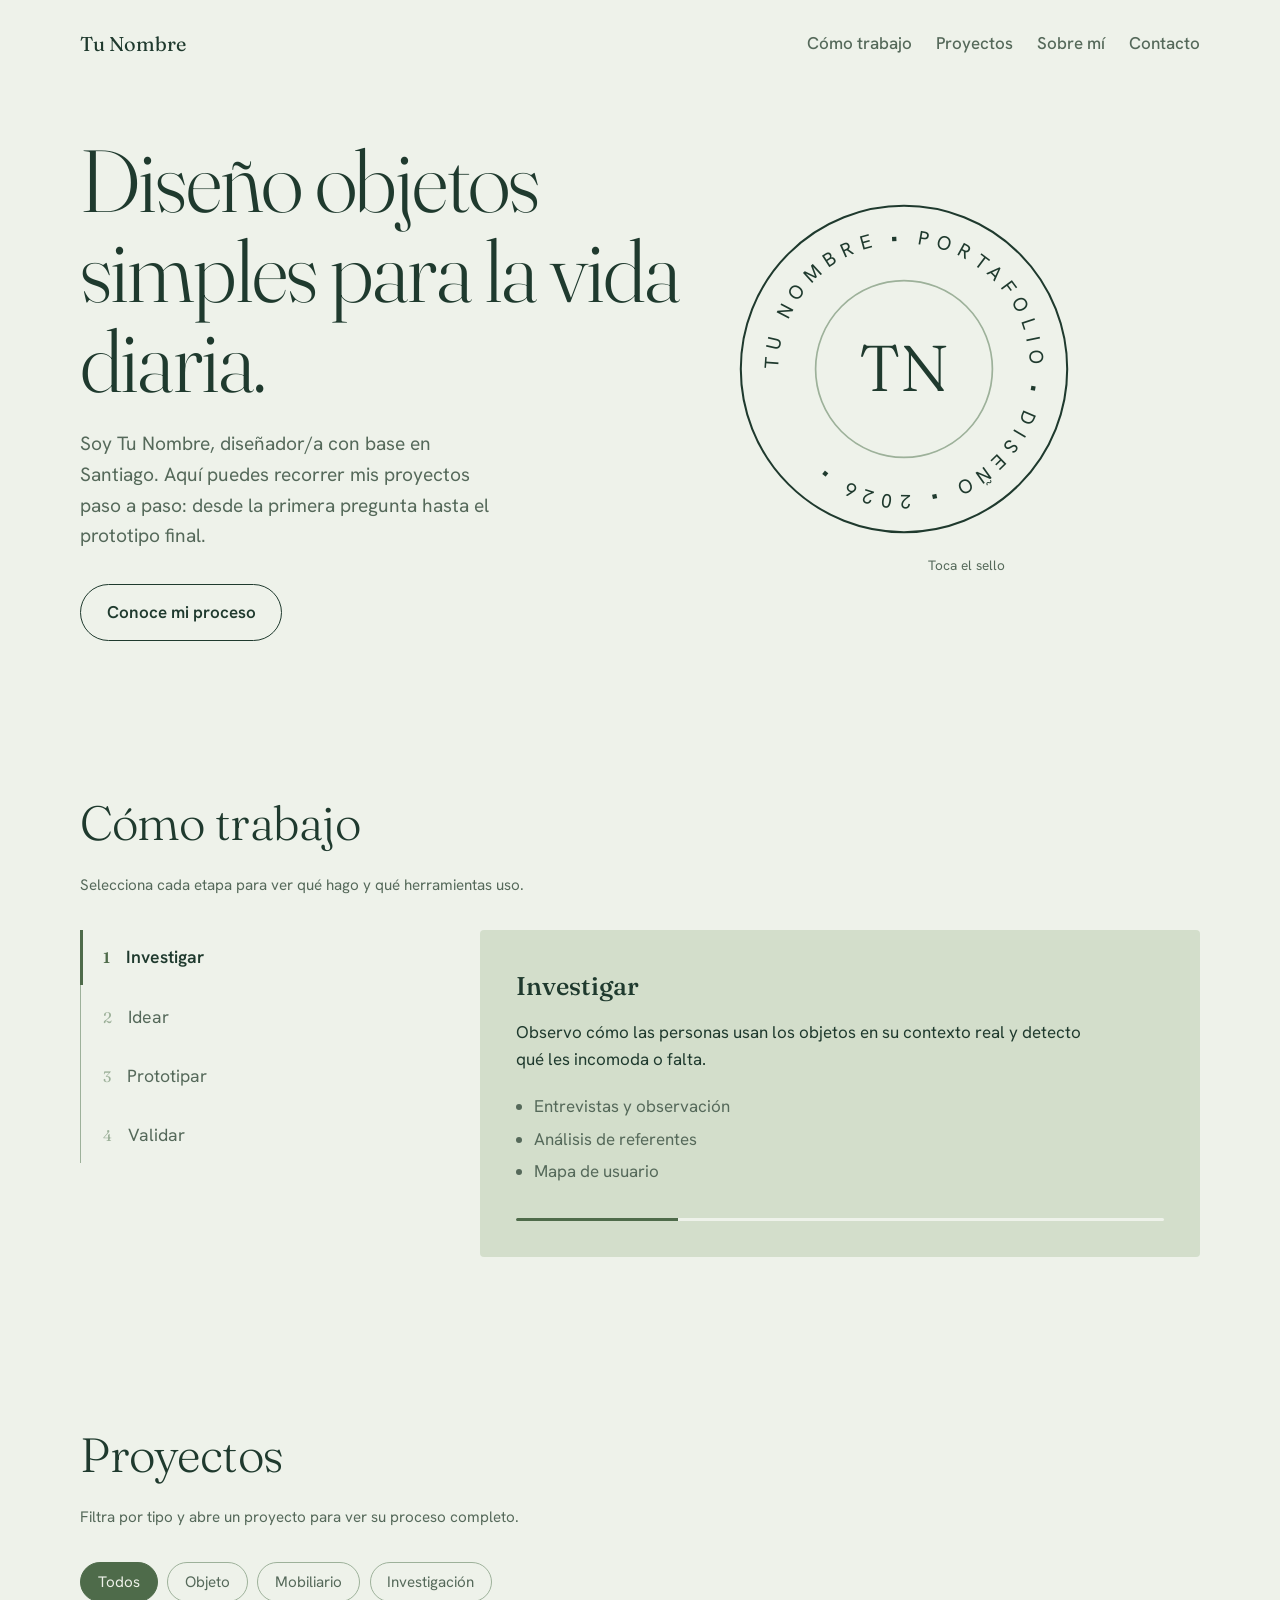
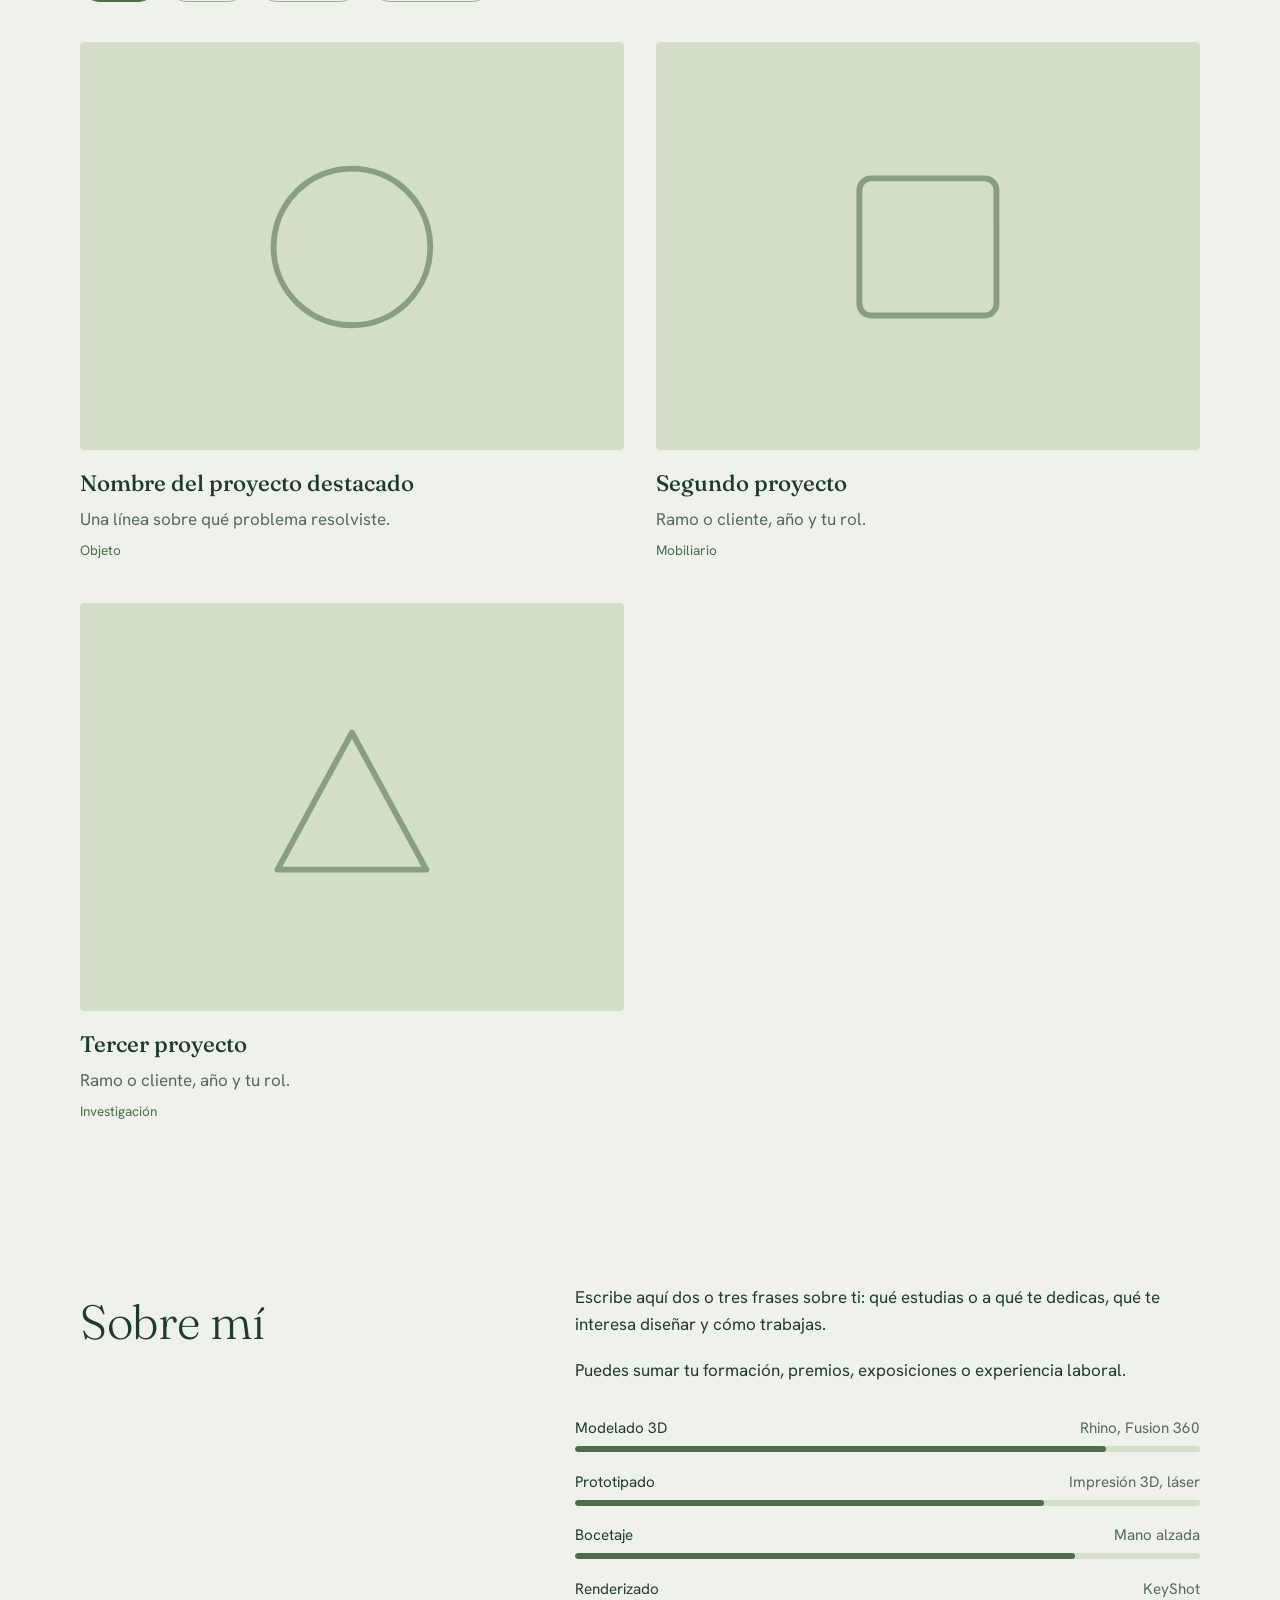
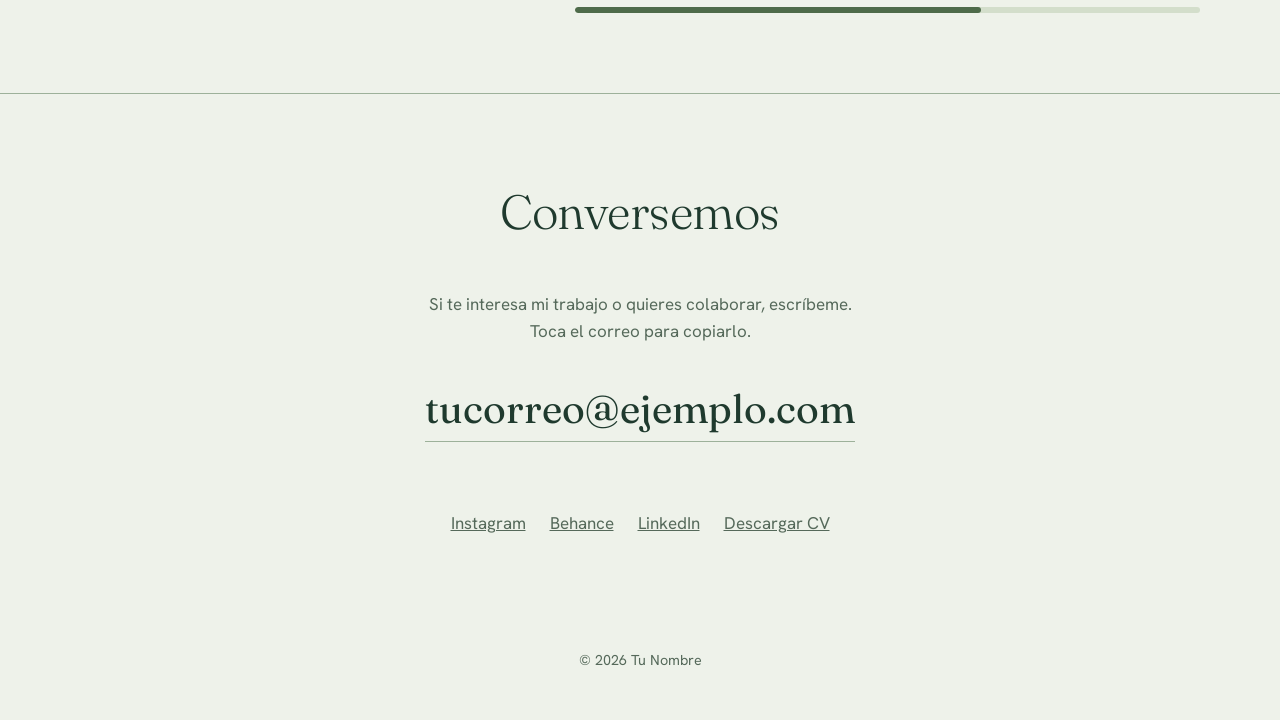
==== index.html @ a4700ea4 "Add files via upload" ====
<!DOCTYPE html>
<html lang="es">
<head>
<meta charset="UTF-8">
<meta name="viewport" content="width=device-width, initial-scale=1, viewport-fit=cover">
<title>Tu Nombre — Portafolio</title>
<link rel="preconnect" href="https://fonts.googleapis.com">
<link rel="preconnect" href="https://fonts.gstatic.com" crossorigin>
<link href="https://fonts.googleapis.com/css2?family=Fraunces:opsz,wght@9..144,300;9..144,500&family=Hanken+Grotesk:wght@400;500;600&display=swap" rel="stylesheet">
<style>
  /* =========================================================
     PALETA DE COLORES — cambia aquí y se actualiza todo el sitio
     ========================================================= */
  :root{
    --bosque:#1F3A2E;   /* texto principal y sello */
    --musgo:#4E6B4A;    /* acentos y botones activos */
    --salvia:#9DB19A;   /* bordes y detalles suaves */
    --liquen:#D3DECB;   /* fondos de tarjetas */
    --niebla:#EEF2EA;   /* fondo general */
    --blanco:#FAFCF8;   /* fondo de la ventana de proyecto */
    --texto:var(--bosque);
    --texto-suave:#55695A;
    --fondo:var(--niebla);
    --serif:"Fraunces", Georgia, "Times New Roman", serif;
    --sans:"Hanken Grotesk", system-ui, -apple-system, "Segoe UI", sans-serif;
    box-sizing:border-box;
    padding-top:env(safe-area-inset-top,0px);
    padding-bottom:env(safe-area-inset-bottom,0px);
  }
  /* Modo oscuro automático */
  @media (prefers-color-scheme: dark){
    :root:not([data-theme="light"]){
      --texto:#DCE6D6; --texto-suave:#A3B5A0; --fondo:#15241C;
      --liquen:#22362B; --blanco:#1B2D23; --musgo:#9DB19A; --salvia:#4E6B4A;
    }
  }
  :root[data-theme="dark"]{
    --texto:#DCE6D6; --texto-suave:#A3B5A0; --fondo:#15241C;
    --liquen:#22362B; --blanco:#1B2D23; --musgo:#9DB19A; --salvia:#4E6B4A;
  }

  /* ---------- Base ---------- */
  *,*::before,*::after{box-sizing:inherit}
  html{scroll-behavior:smooth;scroll-padding-top:env(safe-area-inset-top,0px)}
  body{margin:0;background:var(--fondo);color:var(--texto);font-family:var(--sans);font-size:1.0625rem;line-height:1.6}
  img{max-width:100%;display:block}
  a{color:inherit}
  button{font:inherit;color:inherit;cursor:pointer}
  a:focus-visible,button:focus-visible{outline:2px solid var(--musgo);outline-offset:4px;border-radius:2px}
  .contenedor{width:min(1120px,100% - 3rem);margin-inline:auto}
  .ayuda{font-size:.95rem;color:var(--texto-suave);margin:-1.75rem 0 2rem}

  /* ---------- Navegación ---------- */
  header{padding:1.75rem 0}
  nav{display:flex;justify-content:space-between;align-items:center;gap:1rem;flex-wrap:wrap}
  .marca{font-family:var(--serif);font-size:1.25rem;text-decoration:none}
  nav ul{list-style:none;display:flex;gap:1.5rem;margin:0;padding:0;flex-wrap:wrap}
  nav ul a{text-decoration:none;color:var(--texto-suave);font-weight:500}
  nav ul a:hover{color:var(--texto)}

  /* ---------- Portada con sello ---------- */
  .portada{display:grid;grid-template-columns:1.3fr 1fr;align-items:center;gap:3rem;min-height:68vh;padding:3rem 0 4rem}
  .portada h1{font-family:var(--serif);font-weight:300;font-size:clamp(2.75rem,7vw,5.5rem);line-height:1.02;letter-spacing:-.02em;margin:0 0 1.5rem}
  .portada p{max-width:38ch;color:var(--texto-suave);font-size:1.2rem;margin:0 0 2rem}
  .boton{display:inline-block;padding:.85rem 1.6rem;border:1.5px solid var(--texto);border-radius:999px;text-decoration:none;font-weight:600;background:none;transition:background .2s,color .2s}
  .boton:hover{background:var(--texto);color:var(--fondo)}

  .sello{justify-self:center;width:min(340px,80vw);aspect-ratio:1;background:none;border:0;padding:0}
  .sello svg{width:100%;height:100%;overflow:visible}
  .sello .anillo{transform-origin:100px 100px;animation:girar 2.4s cubic-bezier(.2,.7,.2,1) both}
  .sello.gira .anillo{animation:girar-otra 1.6s cubic-bezier(.2,.7,.2,1)}
  .sello-nota{display:block;text-align:center;font-size:.85rem;color:var(--texto-suave);margin-top:.5rem}
  @keyframes girar{from{transform:rotate(-120deg);opacity:0}to{transform:rotate(0);opacity:1}}
  @keyframes girar-otra{from{transform:rotate(0)}to{transform:rotate(360deg)}}

  /* ---------- Secciones ---------- */
  section{padding:5rem 0}
  h2{font-family:var(--serif);font-weight:300;font-size:clamp(2rem,4vw,3rem);margin:0 0 2.5rem;letter-spacing:-.01em}

  /* ---------- Cómo trabajo (pestañas) ---------- */
  .metodo{display:grid;grid-template-columns:minmax(220px,1fr) 2fr;gap:2.5rem;align-items:start}
  .pasos{display:flex;flex-direction:column;gap:.25rem;border-left:1.5px solid var(--salvia)}
  .paso{display:flex;gap:1rem;align-items:baseline;text-align:left;background:none;border:0;padding:.85rem 1.25rem;margin-left:-1.5px;border-left:3px solid transparent;color:var(--texto-suave);font-size:1.1rem}
  .paso span{font-family:var(--serif);font-size:.95rem;color:var(--salvia)}
  .paso:hover{color:var(--texto)}
  .paso[aria-selected="true"]{color:var(--texto);border-left-color:var(--musgo);font-weight:600}
  .paso[aria-selected="true"] span{color:var(--musgo)}
  .panel{background:var(--liquen);border-radius:4px;padding:2.25rem;min-height:260px}
  .panel h3{font-family:var(--serif);font-weight:500;font-size:1.6rem;margin:0 0 .75rem}
  .panel p{margin:0 0 1.25rem;max-width:58ch}
  .panel ul{margin:0;padding-left:1.1rem;color:var(--texto-suave)}
  .panel ul li{margin-bottom:.35rem}
  .barra{height:3px;background:var(--fondo);border-radius:3px;margin-top:2rem;overflow:hidden}
  .barra div{height:100%;background:var(--musgo);transition:width .4s ease}

  /* ---------- Proyectos y filtros ---------- */
  .filtros{display:flex;flex-wrap:wrap;gap:.6rem;margin-bottom:2.5rem}
  .filtro{padding:.45rem 1.05rem;border:1px solid var(--salvia);border-radius:999px;background:none;color:var(--texto-suave);font-size:.95rem}
  .filtro[aria-pressed="true"]{background:var(--musgo);border-color:var(--musgo);color:var(--niebla)}
  .proyectos{display:grid;grid-template-columns:repeat(2,1fr);gap:2.5rem 2rem}
  .proyecto{display:block;width:100%;text-align:left;background:none;border:0;padding:0}
  .proyecto[hidden]{display:none}
  .proyecto .imagen{aspect-ratio:4/3;background:var(--liquen);border-radius:4px;display:grid;place-items:center;overflow:hidden;position:relative}
  .proyecto .imagen svg{width:36%;opacity:.55;transition:transform .5s ease}
  .proyecto:hover .imagen svg{transform:scale(1.08)}
  .proyecto .ver{position:absolute;bottom:1rem;right:1rem;background:var(--fondo);padding:.35rem .85rem;border-radius:999px;font-size:.85rem;font-weight:600;opacity:0;transition:opacity .2s}
  .proyecto:hover .ver,.proyecto:focus-visible .ver{opacity:1}
  .proyecto h3{font-family:var(--serif);font-weight:500;font-size:1.4rem;margin:1rem 0 .25rem}
  .proyecto p{margin:0;color:var(--texto-suave)}
  .etiqueta{display:inline-block;font-size:.85rem;color:var(--musgo);margin-top:.4rem}

  /* ---------- Ventana de proyecto ---------- */
  dialog{border:0;border-radius:6px;padding:0;width:min(760px,100% - 2rem);max-height:88vh;background:var(--blanco);color:var(--texto)}
  dialog::backdrop{background:rgba(21,36,28,.55)}
  .ficha{padding:2.5rem}
  .ficha .cerrar{position:sticky;top:0;float:right;background:var(--liquen);border:0;border-radius:999px;padding:.4rem 1rem;font-weight:600}
  .ficha h3{font-family:var(--serif);font-weight:300;font-size:2.2rem;margin:0 0 .25rem;line-height:1.1}
  .ficha .meta{color:var(--texto-suave);margin:0 0 2rem}
  .ficha h4{font-size:1rem;margin:2rem 0 .5rem;color:var(--musgo)}
  .ficha p{margin:0;max-width:62ch}
  .linea{list-style:none;padding:0;margin:1rem 0 0;display:grid;gap:1rem}
  .linea li{display:grid;grid-template-columns:2.25rem 1fr;gap:.75rem}
  .linea .num{width:2.25rem;height:2.25rem;border-radius:50%;border:1.5px solid var(--salvia);display:grid;place-items:center;font-family:var(--serif);font-size:.95rem}
  .linea strong{display:block}
  .materiales{display:flex;flex-wrap:wrap;gap:.5rem;list-style:none;padding:0;margin:.5rem 0 0}
  .materiales li{padding:.3rem .8rem;background:var(--liquen);border-radius:999px;font-size:.9rem}

  /* ---------- Sobre mí ---------- */
  .sobre{display:grid;grid-template-columns:1fr 1.4fr;gap:3rem;align-items:start}
  .sobre .texto p{margin:0 0 1.2rem;max-width:62ch}
  .habilidades{display:grid;gap:1.1rem;padding:0;margin:2rem 0 0;list-style:none}
  .habilidades .fila{display:flex;justify-content:space-between;font-size:.95rem;margin-bottom:.35rem}
  .habilidades .fila em{font-style:normal;color:var(--texto-suave)}
  .nivel{height:6px;border-radius:6px;background:var(--liquen);overflow:hidden}
  .nivel div{height:100%;background:var(--musgo);border-radius:6px}

  /* ---------- Contacto ---------- */
  .contacto{text-align:center;border-top:1px solid var(--salvia)}
  .contacto p{color:var(--texto-suave);margin:0 auto 2rem;max-width:44ch}
  .contacto .correo{font-family:var(--serif);font-size:clamp(1.5rem,4vw,2.5rem);background:none;border:0;border-bottom:1.5px solid var(--salvia);padding:0}
  .contacto .correo:hover{border-color:var(--texto)}
  .copiado{display:block;min-height:1.5rem;margin-top:.75rem;font-size:.9rem;color:var(--musgo)}
  .redes{display:flex;justify-content:center;flex-wrap:wrap;gap:1.5rem;list-style:none;padding:0;margin:2rem 0 0}
  .redes a{color:var(--texto-suave)}

  footer{padding:2rem 0 3rem;text-align:center;font-size:.9rem;color:var(--texto-suave)}

  /* ---------- Celular ---------- */
  @media (max-width:760px){
    .portada{grid-template-columns:1fr;min-height:auto;padding-top:1rem}
    .sello-caja{grid-row:1}
    .sello{width:180px}
    .metodo,.sobre{grid-template-columns:1fr}
    .proyectos{grid-template-columns:1fr}
    .proyecto .ver{opacity:1}
    .ficha{padding:1.75rem}
    section{padding:3.5rem 0}
  }
  @media (prefers-reduced-motion:reduce){
    html{scroll-behavior:auto}
    .sello .anillo,.sello.gira .anillo{animation:none}
    *{transition:none!important}
  }
</style>
</head>
<body>

<header class="contenedor">
  <nav aria-label="Principal">
    <a class="marca" href="#inicio">Tu Nombre</a>
    <ul>
      <li><a href="#metodo">Cómo trabajo</a></li>
      <li><a href="#proyectos">Proyectos</a></li>
      <li><a href="#sobre-mi">Sobre mí</a></li>
      <li><a href="#contacto">Contacto</a></li>
    </ul>
  </nav>
</header>

<main id="inicio">

  <!-- ===================== PORTADA ===================== -->
  <div class="contenedor portada">
    <div>
      <h1>Diseño objetos simples para la vida diaria.</h1>
      <p>Soy Tu Nombre, diseñador/a con base en Santiago. Aquí puedes recorrer mis proyectos paso a paso: desde la primera pregunta hasta el prototipo final.</p>
      <a class="boton" href="#metodo">Conoce mi proceso</a>
    </div>

    <!-- Sello: cambia "TN" y el texto del círculo por los tuyos. Al hacer clic, gira. -->
    <div class="sello-caja">
      <button class="sello" id="sello" aria-label="Girar el sello">
        <svg viewBox="0 0 200 200" aria-hidden="true">
          <defs><path id="circulo" d="M100,100 m-74,0 a74,74 0 1,1 148,0 a74,74 0 1,1 -148,0"/></defs>
          <circle cx="100" cy="100" r="96" fill="none" stroke="var(--texto)" stroke-width="1.2"/>
          <circle cx="100" cy="100" r="52" fill="none" stroke="var(--salvia)" stroke-width="1"/>
          <g class="anillo">
            <text font-family="Hanken Grotesk, sans-serif" font-size="11.5" letter-spacing="4.2" fill="var(--texto)">
              <textPath href="#circulo">TU NOMBRE • PORTAFOLIO • DISEÑO • 2026 •</textPath>
            </text>
          </g>
          <text x="100" y="113" text-anchor="middle" font-family="Fraunces, Georgia, serif" font-weight="300" font-size="38" fill="var(--texto)">TN</text>
        </svg>
      </button>
      <span class="sello-nota">Toca el sello</span>
    </div>
  </div>

  <!-- ===================== CÓMO TRABAJO ===================== -->
  <section id="metodo">
    <div class="contenedor">
      <h2>Cómo trabajo</h2>
      <p class="ayuda">Selecciona cada etapa para ver qué hago y qué herramientas uso.</p>
      <div class="metodo">
        <div class="pasos" role="tablist" aria-label="Etapas del proceso" id="pasos"></div>
        <div class="panel" role="tabpanel" id="panel" aria-live="polite"></div>
      </div>
    </div>
  </section>

  <!-- ===================== PROYECTOS ===================== -->
  <section id="proyectos">
    <div class="contenedor">
      <h2>Proyectos</h2>
      <p class="ayuda">Filtra por tipo y abre un proyecto para ver su proceso completo.</p>
      <div class="filtros" id="filtros" aria-label="Filtrar proyectos"></div>
      <div class="proyectos" id="lista"></div>
    </div>
  </section>

  <!-- ===================== SOBRE MÍ ===================== -->
  <section id="sobre-mi">
    <div class="contenedor sobre">
      <h2>Sobre mí</h2>
      <div class="texto">
        <p>Escribe aquí dos o tres frases sobre ti: qué estudias o a qué te dedicas, qué te interesa diseñar y cómo trabajas.</p>
        <p>Puedes sumar tu formación, premios, exposiciones o experiencia laboral.</p>
        <!-- Cambia el número de cada nivel (0 a 100) -->
        <ul class="habilidades" id="habilidades"></ul>
      </div>
    </div>
  </section>

  <!-- ===================== CONTACTO ===================== -->
  <section id="contacto" class="contacto">
    <div class="contenedor">
      <h2>Conversemos</h2>
      <p>Si te interesa mi trabajo o quieres colaborar, escríbeme. Toca el correo para copiarlo.</p>
      <button class="correo" id="correo">tucorreo@ejemplo.com</button>
      <span class="copiado" id="copiado" aria-live="polite"></span>
      <ul class="redes">
        <li><a href="#">Instagram</a></li>
        <li><a href="#">Behance</a></li>
        <li><a href="#">LinkedIn</a></li>
        <li><a href="#">Descargar CV</a></li>
      </ul>
    </div>
  </section>
</main>

<footer class="contenedor">© 2026 Tu Nombre</footer>

<!-- Ventana que se abre al elegir un proyecto -->
<dialog id="ventana"><div class="ficha" id="ficha"></div></dialog>

<script>
/* =========================================================
   CONTENIDO EDITABLE — cambia estos textos por los tuyos
   ========================================================= */

// Etapas de tu proceso de diseño
const ETAPAS = [
  { titulo:"Investigar", texto:"Observo cómo las personas usan los objetos en su contexto real y detecto qué les incomoda o falta.",
    puntos:["Entrevistas y observación","Análisis de referentes","Mapa de usuario"] },
  { titulo:"Idear", texto:"Transformo los hallazgos en muchas ideas rápidas, sin juzgarlas todavía, y luego elijo las más prometedoras.",
    puntos:["Bocetos a mano","Matriz de evaluación","Moodboard de materiales"] },
  { titulo:"Prototipar", texto:"Construyo modelos de baja y alta fidelidad para probar forma, tamaño y uso con las manos.",
    puntos:["Maquetas en cartón","Modelado 3D","Impresión 3D y corte láser"] },
  { titulo:"Validar", texto:"Pruebo los prototipos con usuarios, registro lo que funciona y ajusto el diseño antes de cerrarlo.",
    puntos:["Pruebas de uso","Iteraciones","Planos y render final"] }
];

// Tus proyectos. "tipo" debe coincidir con uno de los FILTROS.
const PROYECTOS = [
  { titulo:"Nombre del proyecto destacado", resumen:"Una línea sobre qué problema resolviste.", tipo:"Objeto", anio:"2026", rol:"Diseño y prototipado",
    forma:"circulo",
    desafio:"Describe el problema o la pregunta inicial del proyecto. ¿Para quién era y qué necesitaba?",
    proceso:["Investigación con usuarios","Bocetos y selección de idea","Prototipo impreso en 3D","Prueba y ajustes"],
    resultado:"Cuenta qué lograste: cómo quedó el objeto final y qué aprendiste.",
    materiales:["Madera de pino","PLA","Acero"] },
  { titulo:"Segundo proyecto", resumen:"Ramo o cliente, año y tu rol.", tipo:"Mobiliario", anio:"2025", rol:"Proyecto de taller",
    forma:"cuadrado",
    desafio:"Describe el desafío de este proyecto.",
    proceso:["Análisis de referentes","Maqueta a escala","Prototipo 1:1"],
    resultado:"Resultado y aprendizajes.",
    materiales:["Terciado","Tela"] },
  { titulo:"Tercer proyecto", resumen:"Ramo o cliente, año y tu rol.", tipo:"Investigación", anio:"2025", rol:"Trabajo en equipo",
    forma:"triangulo",
    desafio:"Describe la pregunta de investigación.",
    proceso:["Levantamiento de información","Entrevistas","Síntesis de hallazgos","Propuesta"],
    resultado:"Conclusiones principales.",
    materiales:["Informe","Infografías"] }
];

const FILTROS = ["Todos","Objeto","Mobiliario","Investigación"];

// Habilidades con nivel de 0 a 100
const HABILIDADES = [
  { nombre:"Modelado 3D", detalle:"Rhino, Fusion 360", nivel:85 },
  { nombre:"Prototipado", detalle:"Impresión 3D, láser", nivel:75 },
  { nombre:"Bocetaje", detalle:"Mano alzada", nivel:80 },
  { nombre:"Renderizado", detalle:"KeyShot", nivel:65 }
];

const CORREO = "tucorreo@ejemplo.com";

/* =========================================================
   FUNCIONAMIENTO — no necesitas editar debajo de esta línea
   ========================================================= */
const formas = {
  circulo:'<circle cx="50" cy="50" r="40" fill="none" stroke="var(--musgo)" stroke-width="3"/>',
  cuadrado:'<rect x="15" y="15" width="70" height="70" rx="6" fill="none" stroke="var(--musgo)" stroke-width="3"/>',
  triangulo:'<path d="M50 12 L88 82 H12 Z" fill="none" stroke="var(--musgo)" stroke-width="3" stroke-linejoin="round"/>'
};

// Sello que gira al tocarlo
const sello = document.getElementById("sello");
sello.addEventListener("click", () => {
  sello.classList.remove("gira"); void sello.offsetWidth; sello.classList.add("gira");
});

// Pestañas del proceso
const pasos = document.getElementById("pasos");
const panel = document.getElementById("panel");
function mostrarEtapa(i){
  [...pasos.children].forEach((b,j)=>{ b.setAttribute("aria-selected", i===j); b.tabIndex = i===j ? 0 : -1; });
  const e = ETAPAS[i];
  panel.innerHTML = `<h3>${e.titulo}</h3><p>${e.texto}</p>
    <ul>${e.puntos.map(p=>`<li>${p}</li>`).join("")}</ul>
    <div class="barra" aria-hidden="true"><div style="width:${(i+1)/ETAPAS.length*100}%"></div></div>`;
}
ETAPAS.forEach((e,i)=>{
  const b = document.createElement("button");
  b.className = "paso"; b.setAttribute("role","tab");
  b.innerHTML = `<span>${i+1}</span>${e.titulo}`;
  b.addEventListener("click", ()=>mostrarEtapa(i));
  b.addEventListener("keydown", ev=>{
    if(ev.key==="ArrowDown"||ev.key==="ArrowRight"){ const n=(i+1)%ETAPAS.length; mostrarEtapa(n); pasos.children[n].focus(); }
    if(ev.key==="ArrowUp"||ev.key==="ArrowLeft"){ const n=(i-1+ETAPAS.length)%ETAPAS.length; mostrarEtapa(n); pasos.children[n].focus(); }
  });
  pasos.appendChild(b);
});
mostrarEtapa(0);

// Proyectos
const lista = document.getElementById("lista");
PROYECTOS.forEach((p,i)=>{
  const b = document.createElement("button");
  b.className = "proyecto"; b.dataset.tipo = p.tipo;
  b.innerHTML = `<div class="imagen"><svg viewBox="0 0 100 100" aria-hidden="true">${formas[p.forma]}</svg><span class="ver">Ver proceso</span></div>
    <h3>${p.titulo}</h3><p>${p.resumen}</p><span class="etiqueta">${p.tipo}</span>`;
  b.addEventListener("click", ()=>abrir(i));
  lista.appendChild(b);
});

// Filtros
const filtros = document.getElementById("filtros");
FILTROS.forEach(f=>{
  const b = document.createElement("button");
  b.className = "filtro"; b.textContent = f; b.setAttribute("aria-pressed", f==="Todos");
  b.addEventListener("click", ()=>{
    [...filtros.children].forEach(x=>x.setAttribute("aria-pressed", x===b));
    [...lista.children].forEach(c=>{ c.hidden = !(f==="Todos" || c.dataset.tipo===f); });
  });
  filtros.appendChild(b);
});

// Ventana de detalle
const ventana = document.getElementById("ventana");
const ficha = document.getElementById("ficha");
function abrir(i){
  const p = PROYECTOS[i];
  ficha.innerHTML = `<button class="cerrar" id="cerrar">Cerrar</button>
    <h3>${p.titulo}</h3>
    <p class="meta">${p.tipo}, ${p.anio}. ${p.rol}.</p>
    <h4>El desafío</h4><p>${p.desafio}</p>
    <h4>El proceso</h4>
    <ol class="linea">${p.proceso.map((s,k)=>`<li><span class="num">${k+1}</span><strong>${s}</strong></li>`).join("")}</ol>
    <h4>El resultado</h4><p>${p.resultado}</p>
    <h4>Materiales</h4><ul class="materiales">${p.materiales.map(m=>`<li>${m}</li>`).join("")}</ul>`;
  document.getElementById("cerrar").addEventListener("click", ()=>ventana.close());
  ventana.showModal();
}
ventana.addEventListener("click", e=>{ if(e.target===ventana) ventana.close(); });

// Habilidades
document.getElementById("habilidades").innerHTML = HABILIDADES.map(h=>`
  <li><div class="fila"><span>${h.nombre}</span><em>${h.detalle}</em></div>
  <div class="nivel" role="img" aria-label="${h.nombre}: ${h.nivel} de 100"><div style="width:${h.nivel}%"></div></div></li>`).join("");

// Copiar correo
const correo = document.getElementById("correo");
const copiado = document.getElementById("copiado");
correo.textContent = CORREO;
correo.addEventListener("click", async ()=>{
  try{ await navigator.clipboard.writeText(CORREO); copiado.textContent = "Correo copiado"; }
  catch{ window.location.href = "mailto:"+CORREO; }
  setTimeout(()=>copiado.textContent="", 2500);
});
</script>
</body>
</html>
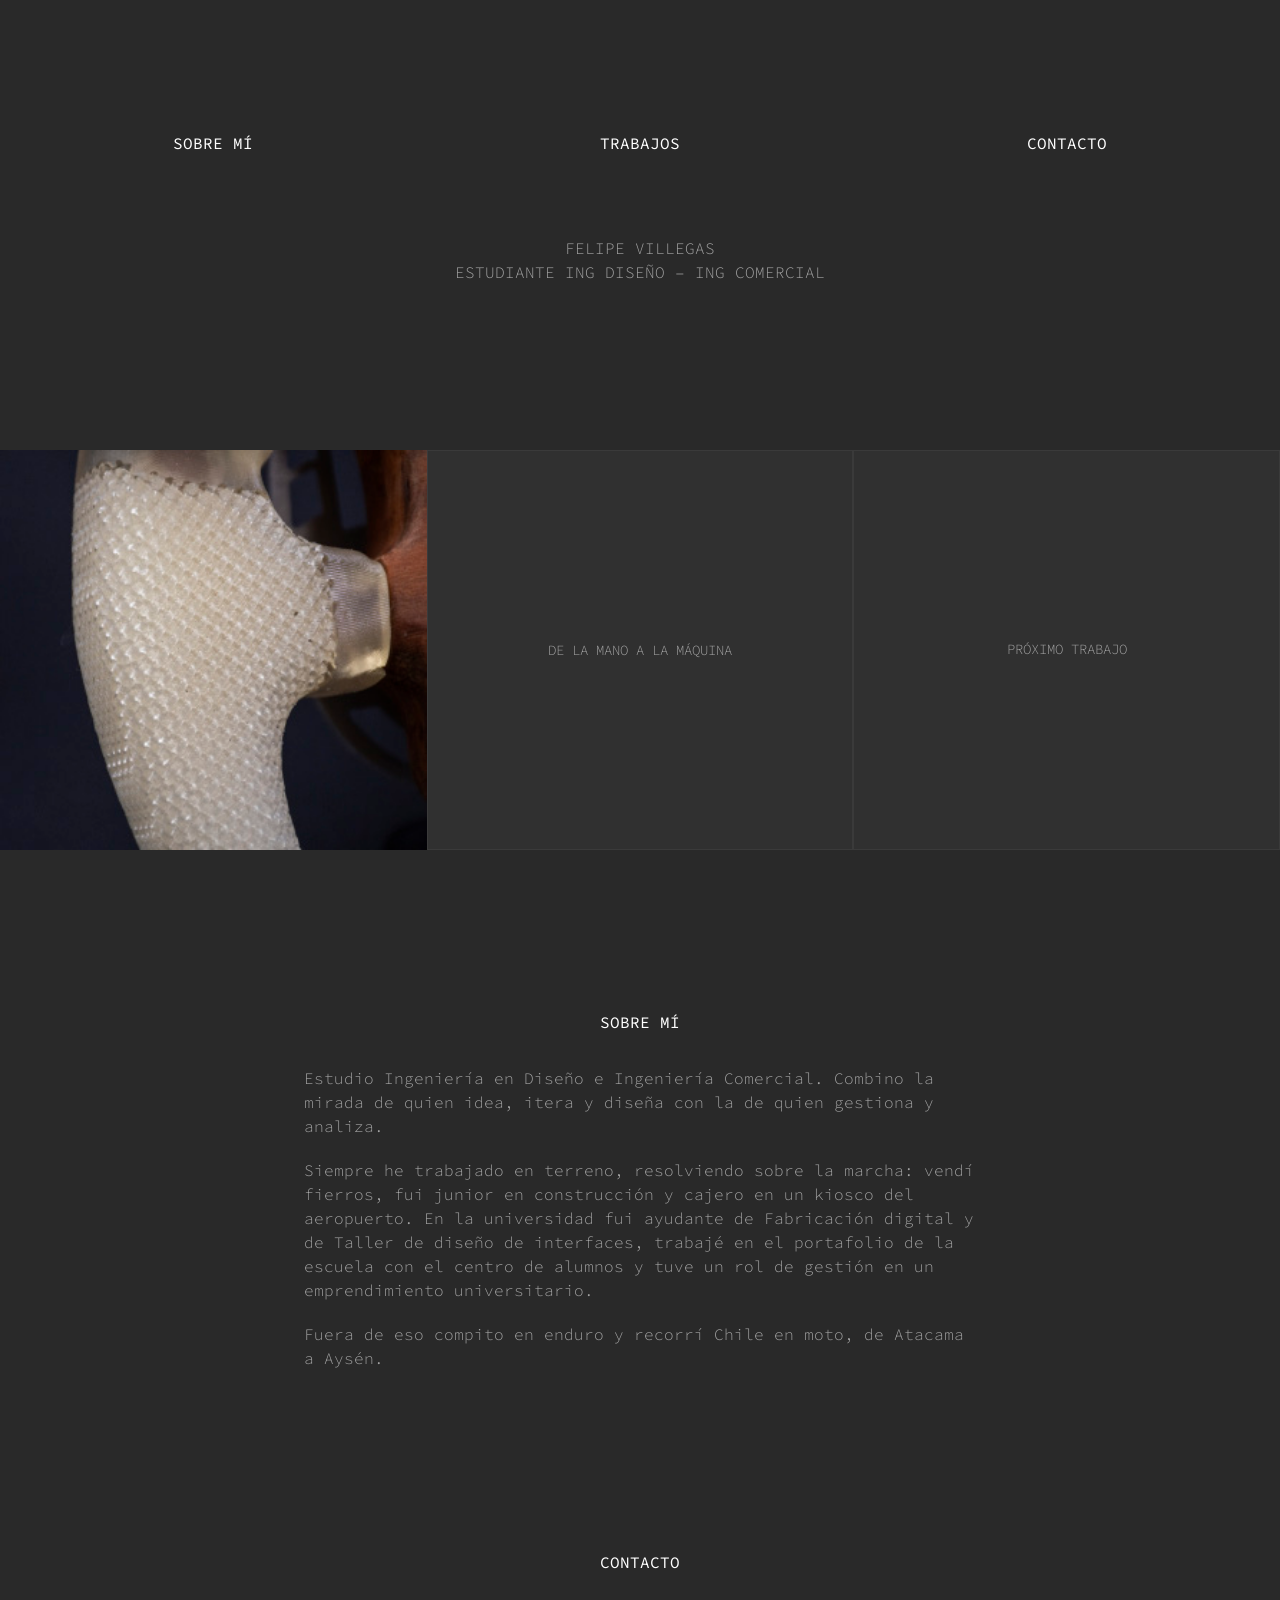
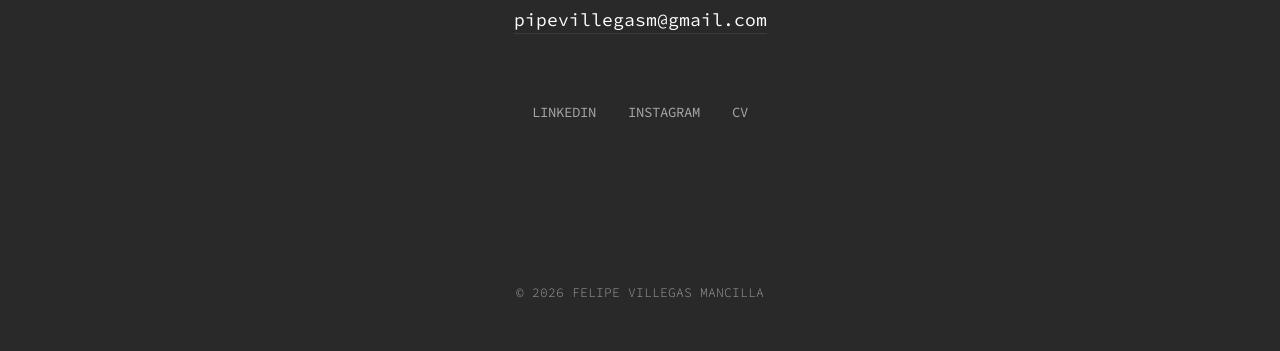
==== commit 4f6f2937: "v2.0: rediseño según plantilla de InDesign Fondo #292929, Source Code Pro, menú en tres columnas, no" ====
--- a/index.html
+++ b/index.html
@@ -1,412 +1,203 @@
-<!DOCTYPE html>
-<html lang="es">
-<head>
-<meta charset="UTF-8">
-<meta name="viewport" content="width=device-width, initial-scale=1, viewport-fit=cover">
-<title>Tu Nombre — Portafolio</title>
-<link rel="preconnect" href="https://fonts.googleapis.com">
-<link rel="preconnect" href="https://fonts.gstatic.com" crossorigin>
-<link href="https://fonts.googleapis.com/css2?family=Fraunces:opsz,wght@9..144,300;9..144,500&family=Hanken+Grotesk:wght@400;500;600&display=swap" rel="stylesheet">
-<style>
-  /* =========================================================
-     PALETA DE COLORES — cambia aquí y se actualiza todo el sitio
-     ========================================================= */
-  :root{
-    --bosque:#1F3A2E;   /* texto principal y sello */
-    --musgo:#4E6B4A;    /* acentos y botones activos */
-    --salvia:#9DB19A;   /* bordes y detalles suaves */
-    --liquen:#D3DECB;   /* fondos de tarjetas */
-    --niebla:#EEF2EA;   /* fondo general */
-    --blanco:#FAFCF8;   /* fondo de la ventana de proyecto */
-    --texto:var(--bosque);
-    --texto-suave:#55695A;
-    --fondo:var(--niebla);
-    --serif:"Fraunces", Georgia, "Times New Roman", serif;
-    --sans:"Hanken Grotesk", system-ui, -apple-system, "Segoe UI", sans-serif;
-    box-sizing:border-box;
-    padding-top:env(safe-area-inset-top,0px);
-    padding-bottom:env(safe-area-inset-bottom,0px);
-  }
-  /* Modo oscuro automático */
-  @media (prefers-color-scheme: dark){
-    :root:not([data-theme="light"]){
-      --texto:#DCE6D6; --texto-suave:#A3B5A0; --fondo:#15241C;
-      --liquen:#22362B; --blanco:#1B2D23; --musgo:#9DB19A; --salvia:#4E6B4A;
-    }
-  }
-  :root[data-theme="dark"]{
-    --texto:#DCE6D6; --texto-suave:#A3B5A0; --fondo:#15241C;
-    --liquen:#22362B; --blanco:#1B2D23; --musgo:#9DB19A; --salvia:#4E6B4A;
-  }
-
-  /* ---------- Base ---------- */
-  *,*::before,*::after{box-sizing:inherit}
-  html{scroll-behavior:smooth;scroll-padding-top:env(safe-area-inset-top,0px)}
-  body{margin:0;background:var(--fondo);color:var(--texto);font-family:var(--sans);font-size:1.0625rem;line-height:1.6}
-  img{max-width:100%;display:block}
-  a{color:inherit}
-  button{font:inherit;color:inherit;cursor:pointer}
-  a:focus-visible,button:focus-visible{outline:2px solid var(--musgo);outline-offset:4px;border-radius:2px}
-  .contenedor{width:min(1120px,100% - 3rem);margin-inline:auto}
-  .ayuda{font-size:.95rem;color:var(--texto-suave);margin:-1.75rem 0 2rem}
-
-  /* ---------- Navegación ---------- */
-  header{padding:1.75rem 0}
-  nav{display:flex;justify-content:space-between;align-items:center;gap:1rem;flex-wrap:wrap}
-  .marca{font-family:var(--serif);font-size:1.25rem;text-decoration:none}
-  nav ul{list-style:none;display:flex;gap:1.5rem;margin:0;padding:0;flex-wrap:wrap}
-  nav ul a{text-decoration:none;color:var(--texto-suave);font-weight:500}
-  nav ul a:hover{color:var(--texto)}
-
-  /* ---------- Portada con sello ---------- */
-  .portada{display:grid;grid-template-columns:1.3fr 1fr;align-items:center;gap:3rem;min-height:68vh;padding:3rem 0 4rem}
-  .portada h1{font-family:var(--serif);font-weight:300;font-size:clamp(2.75rem,7vw,5.5rem);line-height:1.02;letter-spacing:-.02em;margin:0 0 1.5rem}
-  .portada p{max-width:38ch;color:var(--texto-suave);font-size:1.2rem;margin:0 0 2rem}
-  .boton{display:inline-block;padding:.85rem 1.6rem;border:1.5px solid var(--texto);border-radius:999px;text-decoration:none;font-weight:600;background:none;transition:background .2s,color .2s}
-  .boton:hover{background:var(--texto);color:var(--fondo)}
-
-  .sello{justify-self:center;width:min(340px,80vw);aspect-ratio:1;background:none;border:0;padding:0}
-  .sello svg{width:100%;height:100%;overflow:visible}
-  .sello .anillo{transform-origin:100px 100px;animation:girar 2.4s cubic-bezier(.2,.7,.2,1) both}
-  .sello.gira .anillo{animation:girar-otra 1.6s cubic-bezier(.2,.7,.2,1)}
-  .sello-nota{display:block;text-align:center;font-size:.85rem;color:var(--texto-suave);margin-top:.5rem}
-  @keyframes girar{from{transform:rotate(-120deg);opacity:0}to{transform:rotate(0);opacity:1}}
-  @keyframes girar-otra{from{transform:rotate(0)}to{transform:rotate(360deg)}}
-
-  /* ---------- Secciones ---------- */
-  section{padding:5rem 0}
-  h2{font-family:var(--serif);font-weight:300;font-size:clamp(2rem,4vw,3rem);margin:0 0 2.5rem;letter-spacing:-.01em}
-
-  /* ---------- Cómo trabajo (pestañas) ---------- */
-  .metodo{display:grid;grid-template-columns:minmax(220px,1fr) 2fr;gap:2.5rem;align-items:start}
-  .pasos{display:flex;flex-direction:column;gap:.25rem;border-left:1.5px solid var(--salvia)}
-  .paso{display:flex;gap:1rem;align-items:baseline;text-align:left;background:none;border:0;padding:.85rem 1.25rem;margin-left:-1.5px;border-left:3px solid transparent;color:var(--texto-suave);font-size:1.1rem}
-  .paso span{font-family:var(--serif);font-size:.95rem;color:var(--salvia)}
-  .paso:hover{color:var(--texto)}
-  .paso[aria-selected="true"]{color:var(--texto);border-left-color:var(--musgo);font-weight:600}
-  .paso[aria-selected="true"] span{color:var(--musgo)}
-  .panel{background:var(--liquen);border-radius:4px;padding:2.25rem;min-height:260px}
-  .panel h3{font-family:var(--serif);font-weight:500;font-size:1.6rem;margin:0 0 .75rem}
-  .panel p{margin:0 0 1.25rem;max-width:58ch}
-  .panel ul{margin:0;padding-left:1.1rem;color:var(--texto-suave)}
-  .panel ul li{margin-bottom:.35rem}
-  .barra{height:3px;background:var(--fondo);border-radius:3px;margin-top:2rem;overflow:hidden}
-  .barra div{height:100%;background:var(--musgo);transition:width .4s ease}
-
-  /* ---------- Proyectos y filtros ---------- */
-  .filtros{display:flex;flex-wrap:wrap;gap:.6rem;margin-bottom:2.5rem}
-  .filtro{padding:.45rem 1.05rem;border:1px solid var(--salvia);border-radius:999px;background:none;color:var(--texto-suave);font-size:.95rem}
-  .filtro[aria-pressed="true"]{background:var(--musgo);border-color:var(--musgo);color:var(--niebla)}
-  .proyectos{display:grid;grid-template-columns:repeat(2,1fr);gap:2.5rem 2rem}
-  .proyecto{display:block;width:100%;text-align:left;background:none;border:0;padding:0}
-  .proyecto[hidden]{display:none}
-  .proyecto .imagen{aspect-ratio:4/3;background:var(--liquen);border-radius:4px;display:grid;place-items:center;overflow:hidden;position:relative}
-  .proyecto .imagen svg{width:36%;opacity:.55;transition:transform .5s ease}
-  .proyecto:hover .imagen svg{transform:scale(1.08)}
-  .proyecto .ver{position:absolute;bottom:1rem;right:1rem;background:var(--fondo);padding:.35rem .85rem;border-radius:999px;font-size:.85rem;font-weight:600;opacity:0;transition:opacity .2s}
-  .proyecto:hover .ver,.proyecto:focus-visible .ver{opacity:1}
-  .proyecto h3{font-family:var(--serif);font-weight:500;font-size:1.4rem;margin:1rem 0 .25rem}
-  .proyecto p{margin:0;color:var(--texto-suave)}
-  .etiqueta{display:inline-block;font-size:.85rem;color:var(--musgo);margin-top:.4rem}
-
-  /* ---------- Ventana de proyecto ---------- */
-  dialog{border:0;border-radius:6px;padding:0;width:min(760px,100% - 2rem);max-height:88vh;background:var(--blanco);color:var(--texto)}
-  dialog::backdrop{background:rgba(21,36,28,.55)}
-  .ficha{padding:2.5rem}
-  .ficha .cerrar{position:sticky;top:0;float:right;background:var(--liquen);border:0;border-radius:999px;padding:.4rem 1rem;font-weight:600}
-  .ficha h3{font-family:var(--serif);font-weight:300;font-size:2.2rem;margin:0 0 .25rem;line-height:1.1}
-  .ficha .meta{color:var(--texto-suave);margin:0 0 2rem}
-  .ficha h4{font-size:1rem;margin:2rem 0 .5rem;color:var(--musgo)}
-  .ficha p{margin:0;max-width:62ch}
-  .linea{list-style:none;padding:0;margin:1rem 0 0;display:grid;gap:1rem}
-  .linea li{display:grid;grid-template-columns:2.25rem 1fr;gap:.75rem}
-  .linea .num{width:2.25rem;height:2.25rem;border-radius:50%;border:1.5px solid var(--salvia);display:grid;place-items:center;font-family:var(--serif);font-size:.95rem}
-  .linea strong{display:block}
-  .materiales{display:flex;flex-wrap:wrap;gap:.5rem;list-style:none;padding:0;margin:.5rem 0 0}
-  .materiales li{padding:.3rem .8rem;background:var(--liquen);border-radius:999px;font-size:.9rem}
-
-  /* ---------- Sobre mí ---------- */
-  .sobre{display:grid;grid-template-columns:1fr 1.4fr;gap:3rem;align-items:start}
-  .sobre .texto p{margin:0 0 1.2rem;max-width:62ch}
-  .habilidades{display:grid;gap:1.1rem;padding:0;margin:2rem 0 0;list-style:none}
-  .habilidades .fila{display:flex;justify-content:space-between;font-size:.95rem;margin-bottom:.35rem}
-  .habilidades .fila em{font-style:normal;color:var(--texto-suave)}
-  .nivel{height:6px;border-radius:6px;background:var(--liquen);overflow:hidden}
-  .nivel div{height:100%;background:var(--musgo);border-radius:6px}
-
-  /* ---------- Contacto ---------- */
-  .contacto{text-align:center;border-top:1px solid var(--salvia)}
-  .contacto p{color:var(--texto-suave);margin:0 auto 2rem;max-width:44ch}
-  .contacto .correo{font-family:var(--serif);font-size:clamp(1.5rem,4vw,2.5rem);background:none;border:0;border-bottom:1.5px solid var(--salvia);padding:0}
-  .contacto .correo:hover{border-color:var(--texto)}
-  .copiado{display:block;min-height:1.5rem;margin-top:.75rem;font-size:.9rem;color:var(--musgo)}
-  .redes{display:flex;justify-content:center;flex-wrap:wrap;gap:1.5rem;list-style:none;padding:0;margin:2rem 0 0}
-  .redes a{color:var(--texto-suave)}
-
-  footer{padding:2rem 0 3rem;text-align:center;font-size:.9rem;color:var(--texto-suave)}
-
-  /* ---------- Celular ---------- */
-  @media (max-width:760px){
-    .portada{grid-template-columns:1fr;min-height:auto;padding-top:1rem}
-    .sello-caja{grid-row:1}
-    .sello{width:180px}
-    .metodo,.sobre{grid-template-columns:1fr}
-    .proyectos{grid-template-columns:1fr}
-    .proyecto .ver{opacity:1}
-    .ficha{padding:1.75rem}
-    section{padding:3.5rem 0}
-  }
-  @media (prefers-reduced-motion:reduce){
-    html{scroll-behavior:auto}
-    .sello .anillo,.sello.gira .anillo{animation:none}
-    *{transition:none!important}
-  }
-</style>
-</head>
-<body>
-
-<header class="contenedor">
-  <nav aria-label="Principal">
-    <a class="marca" href="#inicio">Tu Nombre</a>
-    <ul>
-      <li><a href="#metodo">Cómo trabajo</a></li>
-      <li><a href="#proyectos">Proyectos</a></li>
-      <li><a href="#sobre-mi">Sobre mí</a></li>
-      <li><a href="#contacto">Contacto</a></li>
-    </ul>
-  </nav>
-</header>
-
-<main id="inicio">
-
-  <!-- ===================== PORTADA ===================== -->
-  <div class="contenedor portada">
-    <div>
-      <h1>Diseño objetos simples para la vida diaria.</h1>
-      <p>Soy Tu Nombre, diseñador/a con base en Santiago. Aquí puedes recorrer mis proyectos paso a paso: desde la primera pregunta hasta el prototipo final.</p>
-      <a class="boton" href="#metodo">Conoce mi proceso</a>
-    </div>
-
-    <!-- Sello: cambia "TN" y el texto del círculo por los tuyos. Al hacer clic, gira. -->
-    <div class="sello-caja">
-      <button class="sello" id="sello" aria-label="Girar el sello">
-        <svg viewBox="0 0 200 200" aria-hidden="true">
-          <defs><path id="circulo" d="M100,100 m-74,0 a74,74 0 1,1 148,0 a74,74 0 1,1 -148,0"/></defs>
-          <circle cx="100" cy="100" r="96" fill="none" stroke="var(--texto)" stroke-width="1.2"/>
-          <circle cx="100" cy="100" r="52" fill="none" stroke="var(--salvia)" stroke-width="1"/>
-          <g class="anillo">
-            <text font-family="Hanken Grotesk, sans-serif" font-size="11.5" letter-spacing="4.2" fill="var(--texto)">
-              <textPath href="#circulo">TU NOMBRE • PORTAFOLIO • DISEÑO • 2026 •</textPath>
-            </text>
-          </g>
-          <text x="100" y="113" text-anchor="middle" font-family="Fraunces, Georgia, serif" font-weight="300" font-size="38" fill="var(--texto)">TN</text>
-        </svg>
-      </button>
-      <span class="sello-nota">Toca el sello</span>
-    </div>
-  </div>
-
-  <!-- ===================== CÓMO TRABAJO ===================== -->
-  <section id="metodo">
-    <div class="contenedor">
-      <h2>Cómo trabajo</h2>
-      <p class="ayuda">Selecciona cada etapa para ver qué hago y qué herramientas uso.</p>
-      <div class="metodo">
-        <div class="pasos" role="tablist" aria-label="Etapas del proceso" id="pasos"></div>
-        <div class="panel" role="tabpanel" id="panel" aria-live="polite"></div>
-      </div>
-    </div>
-  </section>
-
-  <!-- ===================== PROYECTOS ===================== -->
-  <section id="proyectos">
-    <div class="contenedor">
-      <h2>Proyectos</h2>
-      <p class="ayuda">Filtra por tipo y abre un proyecto para ver su proceso completo.</p>
-      <div class="filtros" id="filtros" aria-label="Filtrar proyectos"></div>
-      <div class="proyectos" id="lista"></div>
-    </div>
-  </section>
-
-  <!-- ===================== SOBRE MÍ ===================== -->
-  <section id="sobre-mi">
-    <div class="contenedor sobre">
-      <h2>Sobre mí</h2>
-      <div class="texto">
-        <p>Escribe aquí dos o tres frases sobre ti: qué estudias o a qué te dedicas, qué te interesa diseñar y cómo trabajas.</p>
-        <p>Puedes sumar tu formación, premios, exposiciones o experiencia laboral.</p>
-        <!-- Cambia el número de cada nivel (0 a 100) -->
-        <ul class="habilidades" id="habilidades"></ul>
-      </div>
-    </div>
-  </section>
-
-  <!-- ===================== CONTACTO ===================== -->
-  <section id="contacto" class="contacto">
-    <div class="contenedor">
-      <h2>Conversemos</h2>
-      <p>Si te interesa mi trabajo o quieres colaborar, escríbeme. Toca el correo para copiarlo.</p>
-      <button class="correo" id="correo">tucorreo@ejemplo.com</button>
-      <span class="copiado" id="copiado" aria-live="polite"></span>
-      <ul class="redes">
-        <li><a href="#">Instagram</a></li>
-        <li><a href="#">Behance</a></li>
-        <li><a href="#">LinkedIn</a></li>
-        <li><a href="#">Descargar CV</a></li>
-      </ul>
-    </div>
-  </section>
-</main>
-
-<footer class="contenedor">© 2026 Tu Nombre</footer>
-
-<!-- Ventana que se abre al elegir un proyecto -->
-<dialog id="ventana"><div class="ficha" id="ficha"></div></dialog>
-
-<script>
-/* =========================================================
-   CONTENIDO EDITABLE — cambia estos textos por los tuyos
-   ========================================================= */
-
-// Etapas de tu proceso de diseño
-const ETAPAS = [
-  { titulo:"Investigar", texto:"Observo cómo las personas usan los objetos en su contexto real y detecto qué les incomoda o falta.",
-    puntos:["Entrevistas y observación","Análisis de referentes","Mapa de usuario"] },
-  { titulo:"Idear", texto:"Transformo los hallazgos en muchas ideas rápidas, sin juzgarlas todavía, y luego elijo las más prometedoras.",
-    puntos:["Bocetos a mano","Matriz de evaluación","Moodboard de materiales"] },
-  { titulo:"Prototipar", texto:"Construyo modelos de baja y alta fidelidad para probar forma, tamaño y uso con las manos.",
-    puntos:["Maquetas en cartón","Modelado 3D","Impresión 3D y corte láser"] },
-  { titulo:"Validar", texto:"Pruebo los prototipos con usuarios, registro lo que funciona y ajusto el diseño antes de cerrarlo.",
-    puntos:["Pruebas de uso","Iteraciones","Planos y render final"] }
-];
-
-// Tus proyectos. "tipo" debe coincidir con uno de los FILTROS.
-const PROYECTOS = [
-  { titulo:"Nombre del proyecto destacado", resumen:"Una línea sobre qué problema resolviste.", tipo:"Objeto", anio:"2026", rol:"Diseño y prototipado",
-    forma:"circulo",
-    desafio:"Describe el problema o la pregunta inicial del proyecto. ¿Para quién era y qué necesitaba?",
-    proceso:["Investigación con usuarios","Bocetos y selección de idea","Prototipo impreso en 3D","Prueba y ajustes"],
-    resultado:"Cuenta qué lograste: cómo quedó el objeto final y qué aprendiste.",
-    materiales:["Madera de pino","PLA","Acero"] },
-  { titulo:"Segundo proyecto", resumen:"Ramo o cliente, año y tu rol.", tipo:"Mobiliario", anio:"2025", rol:"Proyecto de taller",
-    forma:"cuadrado",
-    desafio:"Describe el desafío de este proyecto.",
-    proceso:["Análisis de referentes","Maqueta a escala","Prototipo 1:1"],
-    resultado:"Resultado y aprendizajes.",
-    materiales:["Terciado","Tela"] },
-  { titulo:"Tercer proyecto", resumen:"Ramo o cliente, año y tu rol.", tipo:"Investigación", anio:"2025", rol:"Trabajo en equipo",
-    forma:"triangulo",
-    desafio:"Describe la pregunta de investigación.",
-    proceso:["Levantamiento de información","Entrevistas","Síntesis de hallazgos","Propuesta"],
-    resultado:"Conclusiones principales.",
-    materiales:["Informe","Infografías"] }
-];
-
-const FILTROS = ["Todos","Objeto","Mobiliario","Investigación"];
-
-// Habilidades con nivel de 0 a 100
-const HABILIDADES = [
-  { nombre:"Modelado 3D", detalle:"Rhino, Fusion 360", nivel:85 },
-  { nombre:"Prototipado", detalle:"Impresión 3D, láser", nivel:75 },
-  { nombre:"Bocetaje", detalle:"Mano alzada", nivel:80 },
-  { nombre:"Renderizado", detalle:"KeyShot", nivel:65 }
-];
-
-const CORREO = "tucorreo@ejemplo.com";
-
-/* =========================================================
-   FUNCIONAMIENTO — no necesitas editar debajo de esta línea
-   ========================================================= */
-const formas = {
-  circulo:'<circle cx="50" cy="50" r="40" fill="none" stroke="var(--musgo)" stroke-width="3"/>',
-  cuadrado:'<rect x="15" y="15" width="70" height="70" rx="6" fill="none" stroke="var(--musgo)" stroke-width="3"/>',
-  triangulo:'<path d="M50 12 L88 82 H12 Z" fill="none" stroke="var(--musgo)" stroke-width="3" stroke-linejoin="round"/>'
-};
-
-// Sello que gira al tocarlo
-const sello = document.getElementById("sello");
-sello.addEventListener("click", () => {
-  sello.classList.remove("gira"); void sello.offsetWidth; sello.classList.add("gira");
-});
-
-// Pestañas del proceso
-const pasos = document.getElementById("pasos");
-const panel = document.getElementById("panel");
-function mostrarEtapa(i){
-  [...pasos.children].forEach((b,j)=>{ b.setAttribute("aria-selected", i===j); b.tabIndex = i===j ? 0 : -1; });
-  const e = ETAPAS[i];
-  panel.innerHTML = `<h3>${e.titulo}</h3><p>${e.texto}</p>
-    <ul>${e.puntos.map(p=>`<li>${p}</li>`).join("")}</ul>
-    <div class="barra" aria-hidden="true"><div style="width:${(i+1)/ETAPAS.length*100}%"></div></div>`;
-}
-ETAPAS.forEach((e,i)=>{
-  const b = document.createElement("button");
-  b.className = "paso"; b.setAttribute("role","tab");
-  b.innerHTML = `<span>${i+1}</span>${e.titulo}`;
-  b.addEventListener("click", ()=>mostrarEtapa(i));
-  b.addEventListener("keydown", ev=>{
-    if(ev.key==="ArrowDown"||ev.key==="ArrowRight"){ const n=(i+1)%ETAPAS.length; mostrarEtapa(n); pasos.children[n].focus(); }
-    if(ev.key==="ArrowUp"||ev.key==="ArrowLeft"){ const n=(i-1+ETAPAS.length)%ETAPAS.length; mostrarEtapa(n); pasos.children[n].focus(); }
-  });
-  pasos.appendChild(b);
-});
-mostrarEtapa(0);
-
-// Proyectos
-const lista = document.getElementById("lista");
-PROYECTOS.forEach((p,i)=>{
-  const b = document.createElement("button");
-  b.className = "proyecto"; b.dataset.tipo = p.tipo;
-  b.innerHTML = `<div class="imagen"><svg viewBox="0 0 100 100" aria-hidden="true">${formas[p.forma]}</svg><span class="ver">Ver proceso</span></div>
-    <h3>${p.titulo}</h3><p>${p.resumen}</p><span class="etiqueta">${p.tipo}</span>`;
-  b.addEventListener("click", ()=>abrir(i));
-  lista.appendChild(b);
-});
-
-// Filtros
-const filtros = document.getElementById("filtros");
-FILTROS.forEach(f=>{
-  const b = document.createElement("button");
-  b.className = "filtro"; b.textContent = f; b.setAttribute("aria-pressed", f==="Todos");
-  b.addEventListener("click", ()=>{
-    [...filtros.children].forEach(x=>x.setAttribute("aria-pressed", x===b));
-    [...lista.children].forEach(c=>{ c.hidden = !(f==="Todos" || c.dataset.tipo===f); });
-  });
-  filtros.appendChild(b);
-});
-
-// Ventana de detalle
-const ventana = document.getElementById("ventana");
-const ficha = document.getElementById("ficha");
-function abrir(i){
-  const p = PROYECTOS[i];
-  ficha.innerHTML = `<button class="cerrar" id="cerrar">Cerrar</button>
-    <h3>${p.titulo}</h3>
-    <p class="meta">${p.tipo}, ${p.anio}. ${p.rol}.</p>
-    <h4>El desafío</h4><p>${p.desafio}</p>
-    <h4>El proceso</h4>
-    <ol class="linea">${p.proceso.map((s,k)=>`<li><span class="num">${k+1}</span><strong>${s}</strong></li>`).join("")}</ol>
-    <h4>El resultado</h4><p>${p.resultado}</p>
-    <h4>Materiales</h4><ul class="materiales">${p.materiales.map(m=>`<li>${m}</li>`).join("")}</ul>`;
-  document.getElementById("cerrar").addEventListener("click", ()=>ventana.close());
-  ventana.showModal();
-}
-ventana.addEventListener("click", e=>{ if(e.target===ventana) ventana.close(); });
-
-// Habilidades
-document.getElementById("habilidades").innerHTML = HABILIDADES.map(h=>`
-  <li><div class="fila"><span>${h.nombre}</span><em>${h.detalle}</em></div>
-  <div class="nivel" role="img" aria-label="${h.nombre}: ${h.nivel} de 100"><div style="width:${h.nivel}%"></div></div></li>`).join("");
-
-// Copiar correo
-const correo = document.getElementById("correo");
-const copiado = document.getElementById("copiado");
-correo.textContent = CORREO;
-correo.addEventListener("click", async ()=>{
-  try{ await navigator.clipboard.writeText(CORREO); copiado.textContent = "Correo copiado"; }
-  catch{ window.location.href = "mailto:"+CORREO; }
-  setTimeout(()=>copiado.textContent="", 2500);
-});
-</script>
-</body>
-</html>+<!DOCTYPE html>
+<html lang="es">
+<head>
+<meta charset="UTF-8">
+<meta name="viewport" content="width=device-width, initial-scale=1, viewport-fit=cover">
+<title>Felipe Villegas — Portafolio</title>
+<meta name="description" content="Portafolio de Felipe Villegas Mancilla, estudiante de Ingeniería en Diseño e Ingeniería Comercial.">
+<link rel="preconnect" href="https://fonts.googleapis.com">
+<link rel="preconnect" href="https://fonts.gstatic.com" crossorigin>
+<link href="https://fonts.googleapis.com/css2?family=Source+Code+Pro:wght@300;400;500&display=swap" rel="stylesheet">
+<style>
+  /* =========================================================
+     COLORES Y MEDIDAS — cambia aquí y se actualiza todo el sitio
+     (sacados del template de InDesign: 1440 px de ancho)
+     ========================================================= */
+  :root{
+    --fondo:#292929;        /* fondo de la página */
+    --texto:#FFFFFF;        /* menú y títulos */
+    --texto-suave:#A6A6A6;  /* nombre, subtítulo y textos */
+    --linea:#3A3A3A;        /* bordes y casillas vacías */
+    --casilla:#303030;      /* fondo de trabajos sin imagen */
+    --mono:"Source Code Pro", ui-monospace, "Cascadia Mono", Consolas, monospace;
+  }
+
+  *,*::before,*::after{box-sizing:border-box}
+  html{scroll-behavior:smooth}
+  body{margin:0;background:var(--fondo);color:var(--texto);font-family:var(--mono);font-size:16px;line-height:1.5;-webkit-font-smoothing:antialiased}
+  img{max-width:100%;display:block}
+  a{color:inherit;text-decoration:none}
+  button{font:inherit;color:inherit;cursor:pointer;background:none;border:0;padding:0}
+  a:focus-visible,button:focus-visible{outline:1px solid var(--texto);outline-offset:4px}
+
+  /* ---------- Menú: tres columnas iguales ---------- */
+  .menu{display:grid;grid-template-columns:repeat(3,1fr);padding-top:127px;text-align:center;text-transform:uppercase;font-weight:400}
+  .menu a{justify-self:center;padding:4px 0;border-bottom:1px solid transparent;transition:border-color .2s}
+  .menu a:hover{border-color:var(--texto)}
+
+  /* ---------- Nombre ---------- */
+  .nombre{text-align:center;text-transform:uppercase;color:var(--texto-suave);font-weight:300;margin:76px 0 0;padding:0 16px}
+  .nombre h1,.nombre p{font:inherit;margin:0}
+
+  /* ---------- Trabajos: grilla de borde a borde ---------- */
+  .trabajos{display:grid;grid-template-columns:repeat(3,1fr);margin-top:166px}
+  .trabajo{position:relative;aspect-ratio:480/450;overflow:hidden;background:var(--casilla);text-align:left;display:block;width:100%}
+  .trabajo img{width:100%;height:100%;object-fit:cover;transition:transform .6s ease}
+  .trabajo .rotulo{position:absolute;inset:auto 0 0 0;padding:20px 24px;background:linear-gradient(transparent,rgba(20,20,20,.85));text-transform:uppercase;font-size:14px;opacity:0;transition:opacity .25s}
+  .trabajo .rotulo span{display:block;color:var(--texto-suave);font-weight:300}
+  .trabajo:hover img{transform:scale(1.03)}
+  .trabajo:hover .rotulo,.trabajo:focus-visible .rotulo{opacity:1}
+  .trabajo.vacio{display:grid;place-items:center;color:var(--texto-suave);font-weight:300;text-transform:uppercase;font-size:14px;box-shadow:inset 0 0 0 1px var(--linea)}
+
+  /* ---------- Sobre mí y contacto ---------- */
+  .bloque{max-width:720px;margin:0 auto;padding:160px 24px 0}
+  .bloque h2{font-size:16px;font-weight:400;text-transform:uppercase;margin:0 0 32px;text-align:center}
+  .bloque p{color:var(--texto-suave);font-weight:300;margin:0 0 20px}
+  .contacto{text-align:center}
+  .correo{color:var(--texto);border-bottom:1px solid var(--linea);font-size:18px}
+  .correo:hover{border-color:var(--texto)}
+  .copiado{display:block;min-height:24px;margin-top:12px;font-size:14px;color:var(--texto-suave)}
+  .redes{display:flex;justify-content:center;flex-wrap:wrap;gap:32px;list-style:none;padding:0;margin:32px 0 0;text-transform:uppercase;font-size:14px}
+  .redes a{color:var(--texto-suave)}
+  .redes a:hover{color:var(--texto)}
+  footer{padding:160px 24px 48px;text-align:center;font-size:13px;font-weight:300;color:var(--texto-suave);text-transform:uppercase}
+
+  /* ---------- Ventana de trabajo ---------- */
+  dialog{border:1px solid var(--linea);padding:0;width:min(760px,100% - 32px);max-height:88vh;background:var(--fondo);color:var(--texto);font-family:var(--mono)}
+  dialog::backdrop{background:rgba(0,0,0,.7)}
+  .ficha{padding:40px}
+  .ficha img{margin:0 0 32px;width:100%}
+  .cerrar{float:right;text-transform:uppercase;font-size:14px;color:var(--texto-suave)}
+  .cerrar:hover{color:var(--texto)}
+  .ficha h3{font-size:20px;font-weight:500;text-transform:uppercase;margin:0 0 4px}
+  .ficha .meta{color:var(--texto-suave);font-weight:300;margin:0 0 32px;text-transform:uppercase;font-size:14px}
+  .ficha h4{font-size:14px;font-weight:400;text-transform:uppercase;margin:32px 0 8px}
+  .ficha p,.ficha li{color:var(--texto-suave);font-weight:300}
+  .ficha p{margin:0}
+  .ficha ol{margin:0;padding-left:24px}
+
+  /* ---------- Celular ---------- */
+  @media (max-width:760px){
+    .menu{padding-top:48px;font-size:14px}
+    .nombre{margin-top:48px;font-size:14px}
+    .trabajos{grid-template-columns:1fr;margin-top:80px}
+    .trabajo .rotulo{opacity:1}
+    .bloque{padding-top:96px}
+    .ficha{padding:24px}
+  }
+  @media (min-width:761px) and (max-width:1100px){
+    .trabajos{grid-template-columns:repeat(2,1fr)}
+  }
+  @media (prefers-reduced-motion:reduce){
+    html{scroll-behavior:auto}
+    *{transition:none!important}
+  }
+</style>
+</head>
+<body>
+
+<header>
+  <nav class="menu" aria-label="Principal">
+    <a href="#sobre-mi">Sobre mí</a>
+    <a href="#trabajos">Trabajos</a>
+    <a href="#contacto">Contacto</a>
+  </nav>
+  <div class="nombre">
+    <h1>Felipe Villegas</h1>
+    <p>Estudiante Ing Diseño – Ing Comercial</p>
+  </div>
+</header>
+
+<main>
+  <section id="trabajos" aria-label="Trabajos">
+    <div class="trabajos" id="lista"></div>
+  </section>
+
+  <section id="sobre-mi" class="bloque">
+    <h2>Sobre mí</h2>
+    <p>Estudio Ingeniería en Diseño e Ingeniería Comercial. Combino la mirada de quien idea, itera y diseña con la de quien gestiona y analiza.</p>
+    <p>Siempre he trabajado en terreno, resolviendo sobre la marcha: vendí fierros, fui junior en construcción y cajero en un kiosco del aeropuerto. En la universidad fui ayudante de Fabricación digital y de Taller de diseño de interfaces, trabajé en el portafolio de la escuela con el centro de alumnos y tuve un rol de gestión en un emprendimiento universitario.</p>
+    <p>Fuera de eso compito en enduro y recorrí Chile en moto, de Atacama a Aysén.</p>
+  </section>
+
+  <section id="contacto" class="bloque contacto">
+    <h2>Contacto</h2>
+    <button class="correo" id="correo"></button>
+    <span class="copiado" id="copiado" aria-live="polite"></span>
+    <ul class="redes">
+      <li><a href="#">LinkedIn</a></li>
+      <li><a href="#">Instagram</a></li>
+      <li><a href="#">CV</a></li>
+    </ul>
+  </section>
+</main>
+
+<footer>© 2026 Felipe Villegas Mancilla</footer>
+
+<dialog id="ventana"><div class="ficha" id="ficha"></div></dialog>
+
+<script>
+/* =========================================================
+   CONTENIDO EDITABLE
+   Cada trabajo es una casilla de la grilla. "imagen" es la ruta
+   de la foto dentro de la carpeta img/ (déjalo vacío si aún no hay).
+   ========================================================= */
+const TRABAJOS = [
+  { titulo:"Trabajo 1", tipo:"Fabricación digital", anio:"2026", imagen:"img/trabajo-1.png",
+    desafio:"PENDIENTE: ¿qué problema o pregunta había detrás de esta pieza?",
+    proceso:["PENDIENTE: paso 1","PENDIENTE: paso 2","PENDIENTE: paso 3"],
+    resultado:"PENDIENTE: cómo quedó y qué aprendiste." },
+  { titulo:"De la mano a la máquina", tipo:"Gestión editorial", anio:"2026", imagen:"",
+    desafio:"Reunir el trabajo de la escuela en un libro impreso, coordinando a estudiantes, diseño editorial e imprenta.",
+    proceso:["Definición de contenidos","Coordinación con STOQ Editorial","Evaluación de imprenta (300 y 500 ejemplares)","Ajuste de costos y materialidad"],
+    resultado:"PENDIENTE: cuenta cómo quedó el libro y qué aprendiste del proceso." },
+  { titulo:"Próximo trabajo", tipo:"", anio:"", imagen:"" }
+];
+
+const CORREO = "pipevillegasm@gmail.com";
+
+/* =========================================================
+   FUNCIONAMIENTO — no necesitas editar debajo de esta línea
+   ========================================================= */
+const lista = document.getElementById("lista");
+TRABAJOS.forEach((t,i)=>{
+  const b = document.createElement("button");
+  if(t.imagen){
+    b.className = "trabajo";
+    b.innerHTML = `<img src="${t.imagen}" alt="${t.titulo}" loading="lazy">
+      <div class="rotulo">${t.titulo}<span>${[t.tipo,t.anio].filter(Boolean).join(" · ")}</span></div>`;
+  } else {
+    b.className = "trabajo vacio";
+    b.innerHTML = `<span>${t.titulo}</span>`;
+  }
+  if(t.desafio) b.addEventListener("click", ()=>abrir(i)); else b.disabled = true;
+  lista.appendChild(b);
+});
+
+const ventana = document.getElementById("ventana");
+const ficha = document.getElementById("ficha");
+function abrir(i){
+  const t = TRABAJOS[i];
+  ficha.innerHTML = `<button class="cerrar" id="cerrar">Cerrar</button>
+    <h3>${t.titulo}</h3>
+    <p class="meta">${[t.tipo,t.anio].filter(Boolean).join(" · ")}</p>
+    ${t.imagen ? `<img src="${t.imagen}" alt="">` : ""}
+    <h4>Desafío</h4><p>${t.desafio}</p>
+    <h4>Proceso</h4><ol>${t.proceso.map(s=>`<li>${s}</li>`).join("")}</ol>
+    <h4>Resultado</h4><p>${t.resultado}</p>`;
+  document.getElementById("cerrar").addEventListener("click", ()=>ventana.close());
+  ventana.showModal();
+}
+ventana.addEventListener("click", e=>{ if(e.target===ventana) ventana.close(); });
+
+const correo = document.getElementById("correo");
+const copiado = document.getElementById("copiado");
+correo.textContent = CORREO;
+correo.addEventListener("click", async ()=>{
+  try{ await navigator.clipboard.writeText(CORREO); copiado.textContent = "Correo copiado"; }
+  catch{ window.location.href = "mailto:"+CORREO; }
+  setTimeout(()=>copiado.textContent="", 2500);
+});
+</script>
+</body>
+</html>
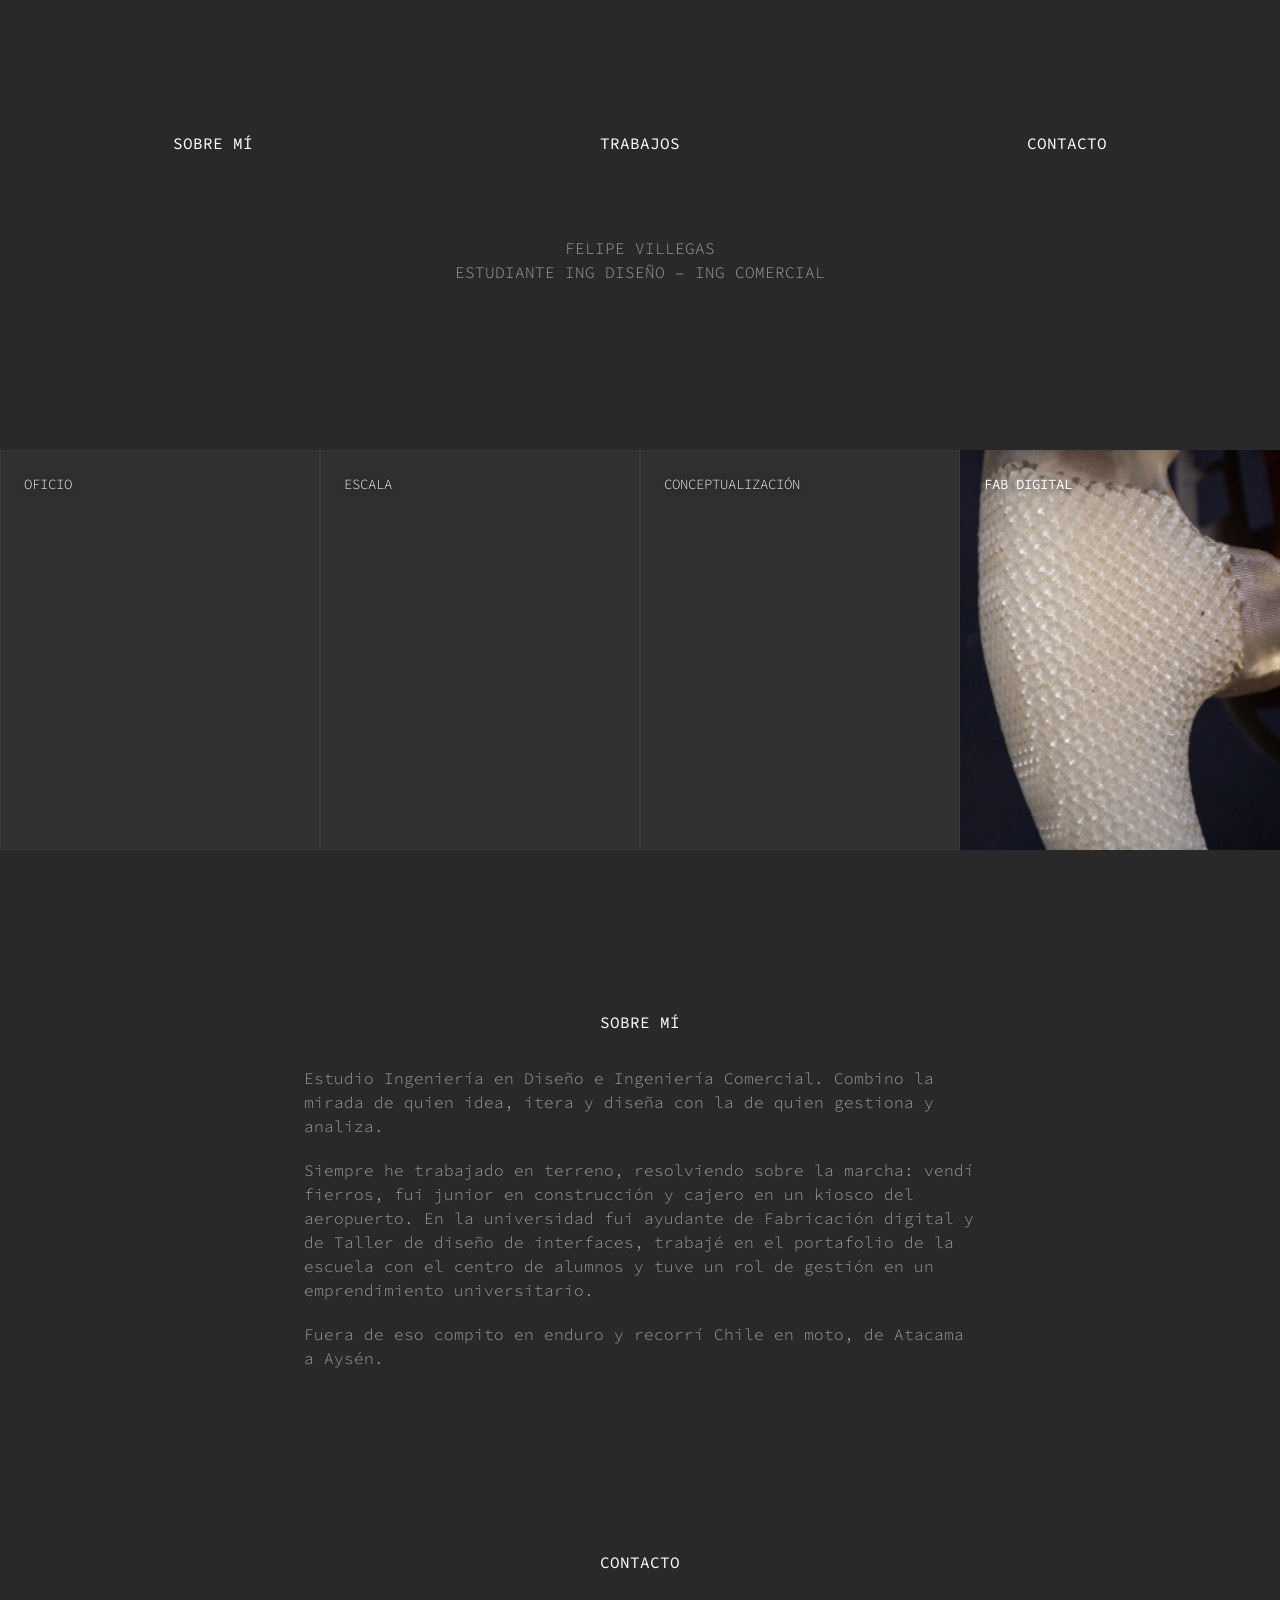
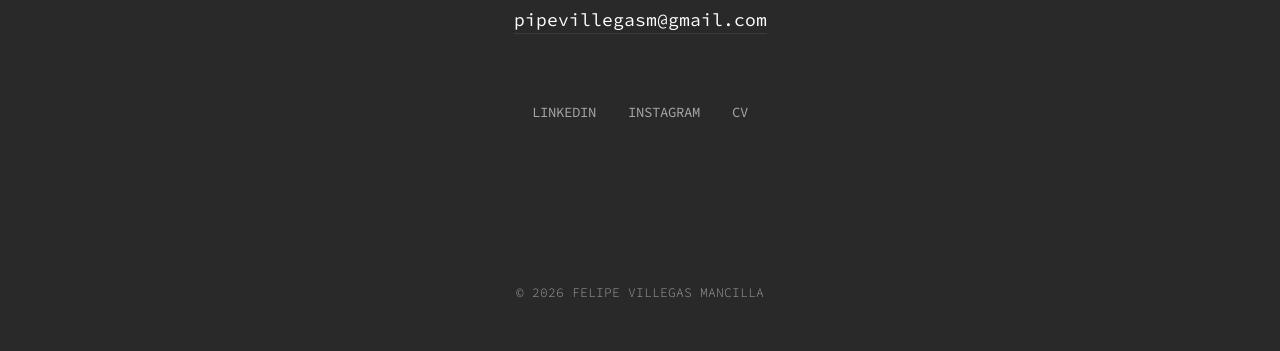
==== commit b2453a01: "v2.1: grilla de 4 cuadrantes (Oficio, Escala, Conceptualización, Fab digital) La foto del trabajo 1 " ====
--- a/index.html
+++ b/index.html
@@ -39,15 +39,16 @@
   .nombre{text-align:center;text-transform:uppercase;color:var(--texto-suave);font-weight:300;margin:76px 0 0;padding:0 16px}
   .nombre h1,.nombre p{font:inherit;margin:0}
 
-  /* ---------- Trabajos: grilla de borde a borde ---------- */
-  .trabajos{display:grid;grid-template-columns:repeat(3,1fr);margin-top:166px}
-  .trabajo{position:relative;aspect-ratio:480/450;overflow:hidden;background:var(--casilla);text-align:left;display:block;width:100%}
+  /* ---------- Trabajos: grilla de borde a borde, un cuadrante por área ---------- */
+  .trabajos{display:grid;grid-template-columns:repeat(4,1fr);margin-top:166px}
+  .trabajo{position:relative;aspect-ratio:360/450;overflow:hidden;background:var(--casilla);text-align:left;display:block;width:100%}
   .trabajo img{width:100%;height:100%;object-fit:cover;transition:transform .6s ease}
   .trabajo .rotulo{position:absolute;inset:auto 0 0 0;padding:20px 24px;background:linear-gradient(transparent,rgba(20,20,20,.85));text-transform:uppercase;font-size:14px;opacity:0;transition:opacity .25s}
   .trabajo .rotulo span{display:block;color:var(--texto-suave);font-weight:300}
   .trabajo:hover img{transform:scale(1.03)}
   .trabajo:hover .rotulo,.trabajo:focus-visible .rotulo{opacity:1}
-  .trabajo.vacio{display:grid;place-items:center;color:var(--texto-suave);font-weight:300;text-transform:uppercase;font-size:14px;box-shadow:inset 0 0 0 1px var(--linea)}
+  .trabajo .area{position:absolute;top:24px;left:24px;right:24px;text-transform:uppercase;font-size:14px;color:var(--texto);text-shadow:0 1px 8px rgba(0,0,0,.6)}
+  .trabajo.vacio{display:block;color:var(--texto-suave);font-weight:300;text-transform:uppercase;font-size:14px;box-shadow:inset 0 0 0 1px var(--linea)}
 
   /* ---------- Sobre mí y contacto ---------- */
   .bloque{max-width:720px;margin:0 auto;padding:160px 24px 0}
@@ -85,7 +86,7 @@
     .bloque{padding-top:96px}
     .ficha{padding:24px}
   }
-  @media (min-width:761px) and (max-width:1100px){
+  @media (min-width:761px) and (max-width:900px){
     .trabajos{grid-template-columns:repeat(2,1fr)}
   }
   @media (prefers-reduced-motion:reduce){
@@ -139,19 +140,18 @@
 <script>
 /* =========================================================
    CONTENIDO EDITABLE
-   Cada trabajo es una casilla de la grilla. "imagen" es la ruta
+   Cada cuadrante es un área. "area" es el título que se ve arriba,
+   "titulo" es el trabajo que se muestra dentro. "imagen" es la ruta
    de la foto dentro de la carpeta img/ (déjalo vacío si aún no hay).
    ========================================================= */
 const TRABAJOS = [
-  { titulo:"Trabajo 1", tipo:"Fabricación digital", anio:"2026", imagen:"img/trabajo-1.png",
+  { area:"Oficio", titulo:"", imagen:"" },
+  { area:"Escala", titulo:"", imagen:"" },
+  { area:"Conceptualización", titulo:"", imagen:"" },
+  { area:"Fab digital", titulo:"Trabajo 1", tipo:"Fabricación digital", anio:"2026", imagen:"img/trabajo-1.png",
     desafio:"PENDIENTE: ¿qué problema o pregunta había detrás de esta pieza?",
     proceso:["PENDIENTE: paso 1","PENDIENTE: paso 2","PENDIENTE: paso 3"],
-    resultado:"PENDIENTE: cómo quedó y qué aprendiste." },
-  { titulo:"De la mano a la máquina", tipo:"Gestión editorial", anio:"2026", imagen:"",
-    desafio:"Reunir el trabajo de la escuela en un libro impreso, coordinando a estudiantes, diseño editorial e imprenta.",
-    proceso:["Definición de contenidos","Coordinación con STOQ Editorial","Evaluación de imprenta (300 y 500 ejemplares)","Ajuste de costos y materialidad"],
-    resultado:"PENDIENTE: cuenta cómo quedó el libro y qué aprendiste del proceso." },
-  { titulo:"Próximo trabajo", tipo:"", anio:"", imagen:"" }
+    resultado:"PENDIENTE: cómo quedó y qué aprendiste." }
 ];
 
 const CORREO = "pipevillegasm@gmail.com";
@@ -164,12 +164,12 @@
   const b = document.createElement("button");
   if(t.imagen){
     b.className = "trabajo";
-    b.innerHTML = `<img src="${t.imagen}" alt="${t.titulo}" loading="lazy">
+    b.innerHTML = `<img src="${t.imagen}" alt="${t.titulo || t.area}" loading="lazy">
       <div class="rotulo">${t.titulo}<span>${[t.tipo,t.anio].filter(Boolean).join(" · ")}</span></div>`;
   } else {
     b.className = "trabajo vacio";
-    b.innerHTML = `<span>${t.titulo}</span>`;
-  }
+  }
+  b.insertAdjacentHTML("beforeend", `<span class="area">${t.area}</span>`);
   if(t.desafio) b.addEventListener("click", ()=>abrir(i)); else b.disabled = true;
   lista.appendChild(b);
 });
@@ -180,7 +180,7 @@
   const t = TRABAJOS[i];
   ficha.innerHTML = `<button class="cerrar" id="cerrar">Cerrar</button>
     <h3>${t.titulo}</h3>
-    <p class="meta">${[t.tipo,t.anio].filter(Boolean).join(" · ")}</p>
+    <p class="meta">${[t.area,t.tipo,t.anio].filter(Boolean).join(" · ")}</p>
     ${t.imagen ? `<img src="${t.imagen}" alt="">` : ""}
     <h4>Desafío</h4><p>${t.desafio}</p>
     <h4>Proceso</h4><ol>${t.proceso.map(s=>`<li>${s}</li>`).join("")}</ol>
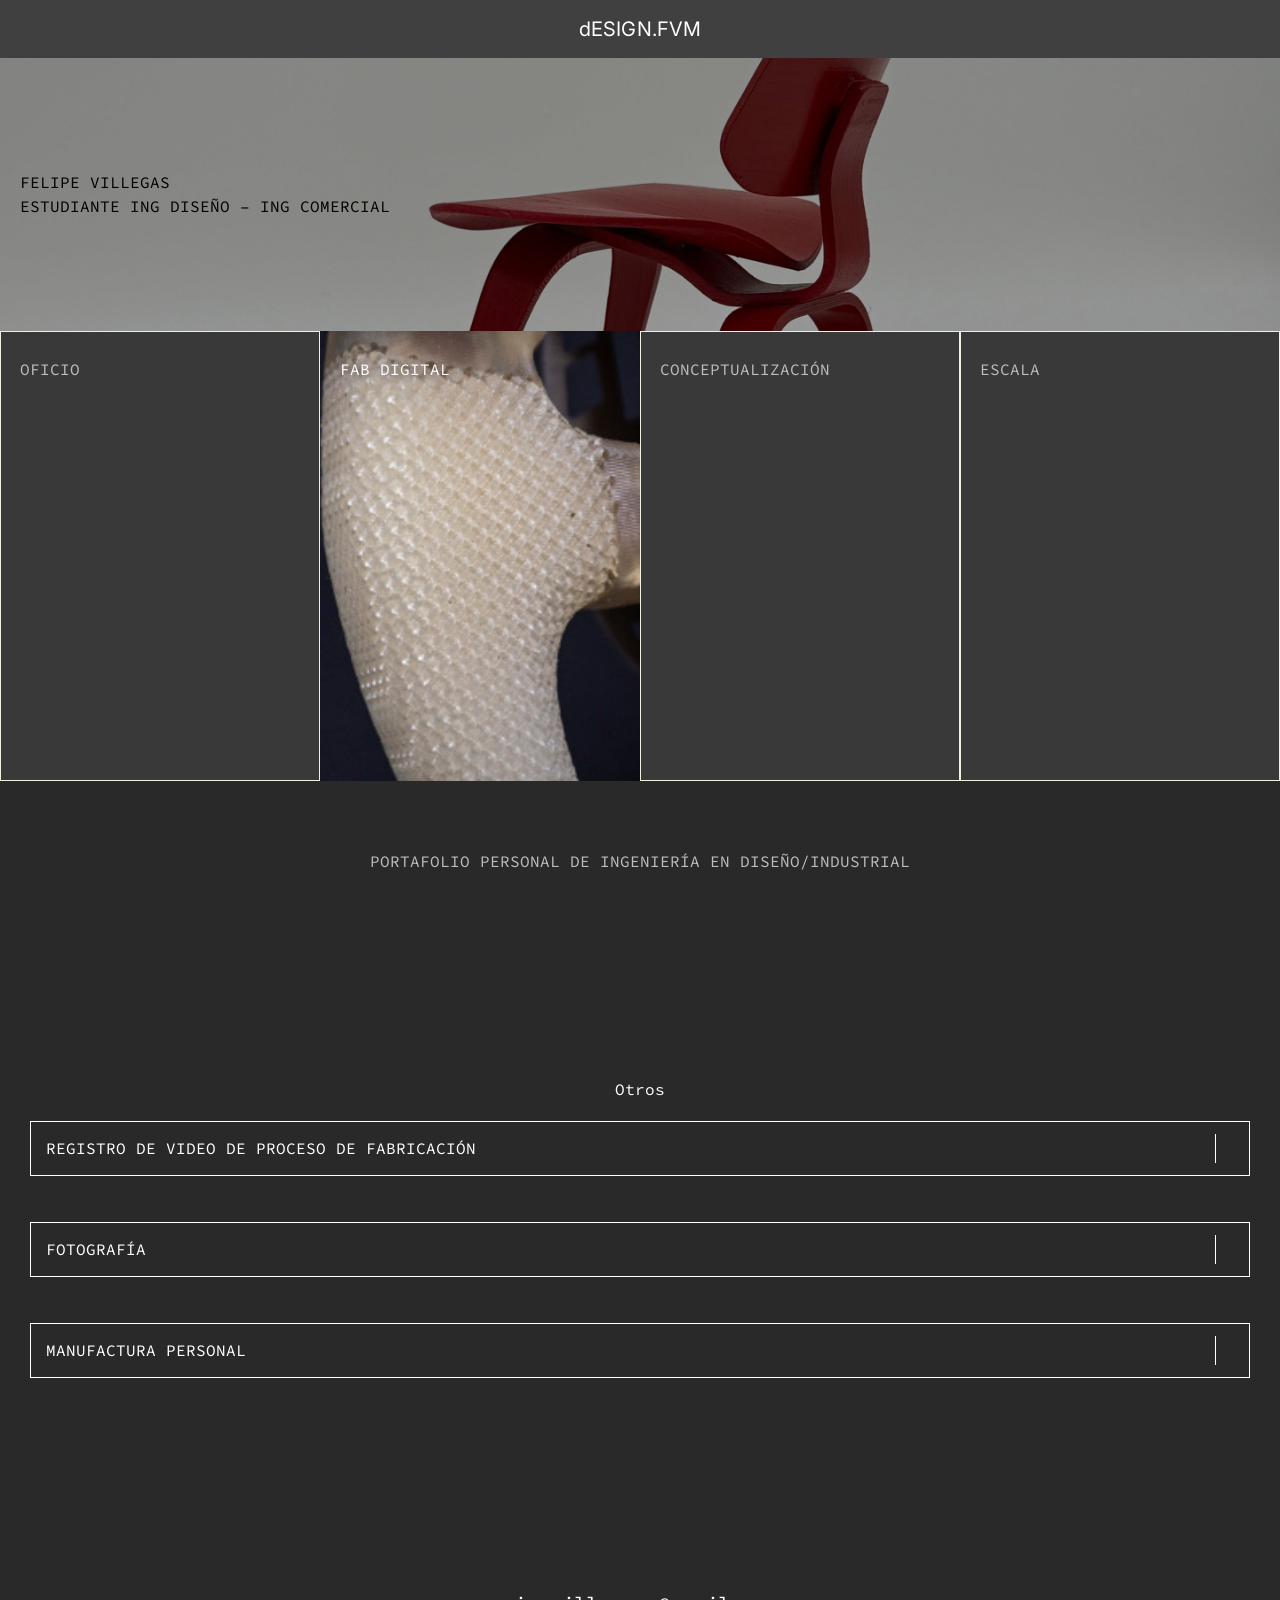
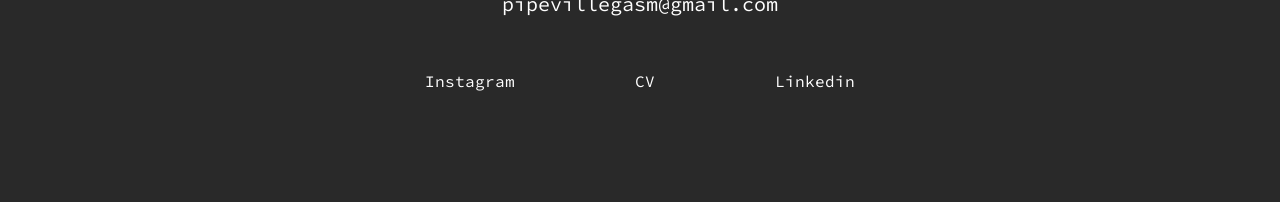
==== commit db3e741d: "v3.0: rediseño según Página_Portafolio de InDesign Barra dESIGN.FVM, portada con la silla, cuadrante" ====
--- a/index.html
+++ b/index.html
@@ -3,23 +3,25 @@
 <head>
 <meta charset="UTF-8">
 <meta name="viewport" content="width=device-width, initial-scale=1, viewport-fit=cover">
-<title>Felipe Villegas — Portafolio</title>
-<meta name="description" content="Portafolio de Felipe Villegas Mancilla, estudiante de Ingeniería en Diseño e Ingeniería Comercial.">
+<title>dESIGN.FVM — Felipe Villegas</title>
+<meta name="description" content="Portafolio personal de Felipe Villegas Mancilla, estudiante de Ingeniería en Diseño e Ingeniería Comercial.">
 <link rel="preconnect" href="https://fonts.googleapis.com">
 <link rel="preconnect" href="https://fonts.gstatic.com" crossorigin>
-<link href="https://fonts.googleapis.com/css2?family=Source+Code+Pro:wght@300;400;500&display=swap" rel="stylesheet">
+<link href="https://fonts.googleapis.com/css2?family=Inter:wght@400&family=Source+Code+Pro:wght@300;400;500&display=swap" rel="stylesheet">
 <style>
   /* =========================================================
      COLORES Y MEDIDAS — cambia aquí y se actualiza todo el sitio
-     (sacados del template de InDesign: 1440 px de ancho)
+     (sacados del template de InDesign Página_Portafolio: 1440 px de ancho)
      ========================================================= */
   :root{
     --fondo:#292929;        /* fondo de la página */
-    --texto:#FFFFFF;        /* menú y títulos */
-    --texto-suave:#A6A6A6;  /* nombre, subtítulo y textos */
-    --linea:#3A3A3A;        /* bordes y casillas vacías */
-    --casilla:#303030;      /* fondo de trabajos sin imagen */
+    --barra:#404040;        /* barra superior con dESIGN.FVM */
+    --casilla:#393939;      /* fondo de los cuadrantes */
+    --borde:#F1F0DF;        /* borde de los cuadrantes */
+    --texto:#FFFFFF;        /* textos principales */
+    --texto-suave:#BDBDBD;  /* títulos de cuadrantes y bajada */
     --mono:"Source Code Pro", ui-monospace, "Cascadia Mono", Consolas, monospace;
+    --sans:"Inter", "Acumin Pro", system-ui, -apple-system, "Segoe UI", sans-serif;
   }
 
   *,*::before,*::after{box-sizing:border-box}
@@ -28,43 +30,54 @@
   img{max-width:100%;display:block}
   a{color:inherit;text-decoration:none}
   button{font:inherit;color:inherit;cursor:pointer;background:none;border:0;padding:0}
-  a:focus-visible,button:focus-visible{outline:1px solid var(--texto);outline-offset:4px}
-
-  /* ---------- Menú: tres columnas iguales ---------- */
-  .menu{display:grid;grid-template-columns:repeat(3,1fr);padding-top:127px;text-align:center;text-transform:uppercase;font-weight:400}
-  .menu a{justify-self:center;padding:4px 0;border-bottom:1px solid transparent;transition:border-color .2s}
-  .menu a:hover{border-color:var(--texto)}
-
-  /* ---------- Nombre ---------- */
-  .nombre{text-align:center;text-transform:uppercase;color:var(--texto-suave);font-weight:300;margin:76px 0 0;padding:0 16px}
+  a:focus-visible,button:focus-visible,summary:focus-visible{outline:1px solid var(--texto);outline-offset:4px}
+
+  /* ---------- Barra superior ---------- */
+  .barra{height:58px;display:grid;place-items:center;background:var(--barra)}
+  .marca{font-family:var(--sans);font-size:20px;font-weight:400;letter-spacing:.01em}
+
+  /* ---------- Portada con foto ---------- */
+  .portada{position:relative;aspect-ratio:1440/307;overflow:hidden;background:#9e9e9d}
+  .portada img{width:100%;height:100%;object-fit:cover;object-position:60% 50%;filter:brightness(.68)}
+  .nombre{position:absolute;left:20px;top:50%;transform:translateY(-50%);color:#000;text-transform:uppercase;font-weight:400}
   .nombre h1,.nombre p{font:inherit;margin:0}
 
-  /* ---------- Trabajos: grilla de borde a borde, un cuadrante por área ---------- */
-  .trabajos{display:grid;grid-template-columns:repeat(4,1fr);margin-top:166px}
-  .trabajo{position:relative;aspect-ratio:360/450;overflow:hidden;background:var(--casilla);text-align:left;display:block;width:100%}
+  /* ---------- Cuadrantes ---------- */
+  .trabajos{display:grid;grid-template-columns:repeat(4,1fr)}
+  .trabajo{position:relative;height:450px;overflow:hidden;background:var(--casilla);box-shadow:inset 0 0 0 1px var(--borde);text-align:left;display:block;width:100%}
+  .trabajo:disabled{cursor:default}
   .trabajo img{width:100%;height:100%;object-fit:cover;transition:transform .6s ease}
-  .trabajo .rotulo{position:absolute;inset:auto 0 0 0;padding:20px 24px;background:linear-gradient(transparent,rgba(20,20,20,.85));text-transform:uppercase;font-size:14px;opacity:0;transition:opacity .25s}
+  .trabajo .area{position:absolute;top:26px;left:20px;right:20px;text-transform:uppercase;color:var(--texto-suave);font-weight:400}
+  .trabajo.con-foto .area{color:var(--texto);text-shadow:0 1px 8px rgba(0,0,0,.6)}
+  .trabajo .rotulo{position:absolute;inset:auto 0 0 0;padding:20px;background:linear-gradient(transparent,rgba(20,20,20,.85));text-transform:uppercase;font-size:14px;opacity:0;transition:opacity .25s}
   .trabajo .rotulo span{display:block;color:var(--texto-suave);font-weight:300}
-  .trabajo:hover img{transform:scale(1.03)}
+  .trabajo:not(:disabled):hover img{transform:scale(1.03)}
   .trabajo:hover .rotulo,.trabajo:focus-visible .rotulo{opacity:1}
-  .trabajo .area{position:absolute;top:24px;left:24px;right:24px;text-transform:uppercase;font-size:14px;color:var(--texto);text-shadow:0 1px 8px rgba(0,0,0,.6)}
-  .trabajo.vacio{display:block;color:var(--texto-suave);font-weight:300;text-transform:uppercase;font-size:14px;box-shadow:inset 0 0 0 1px var(--linea)}
-
-  /* ---------- Sobre mí y contacto ---------- */
-  .bloque{max-width:720px;margin:0 auto;padding:160px 24px 0}
-  .bloque h2{font-size:16px;font-weight:400;text-transform:uppercase;margin:0 0 32px;text-align:center}
-  .bloque p{color:var(--texto-suave);font-weight:300;margin:0 0 20px}
-  .contacto{text-align:center}
-  .correo{color:var(--texto);border-bottom:1px solid var(--linea);font-size:18px}
-  .correo:hover{border-color:var(--texto)}
-  .copiado{display:block;min-height:24px;margin-top:12px;font-size:14px;color:var(--texto-suave)}
-  .redes{display:flex;justify-content:center;flex-wrap:wrap;gap:32px;list-style:none;padding:0;margin:32px 0 0;text-transform:uppercase;font-size:14px}
-  .redes a{color:var(--texto-suave)}
-  .redes a:hover{color:var(--texto)}
-  footer{padding:160px 24px 48px;text-align:center;font-size:13px;font-weight:300;color:var(--texto-suave);text-transform:uppercase}
+
+  .bajada{margin:68px 0 0;text-align:center;text-transform:uppercase;color:var(--texto-suave);padding:0 16px}
+
+  /* ---------- Otros: filas desplegables ---------- */
+  .otros{padding:204px 30px 0}
+  .otros h2{font:inherit;text-align:center;margin:0 0 20px}
+  .fila{border:1px solid var(--texto);margin-bottom:46px}
+  .fila summary{list-style:none;display:flex;justify-content:space-between;align-items:center;min-height:53px;padding:0 33px 0 15px;text-transform:uppercase;cursor:pointer}
+  .fila summary::-webkit-details-marker{display:none}
+  .fila summary::after{content:"";width:1px;height:29px;background:var(--texto);transition:transform .25s}
+  .fila[open] summary::after{transform:rotate(90deg)}
+  .fila .contenido{padding:0 15px 20px;color:var(--texto-suave);font-weight:300}
+  .fila .contenido p{margin:0}
+
+  /* ---------- Contacto ---------- */
+  .contacto{padding:165px 16px 0;text-align:center}
+  .correo{font-size:20px}
+  .correo:hover{text-decoration:underline;text-underline-offset:6px}
+  .copiado{display:block;min-height:24px;margin-top:4px;font-size:14px;color:var(--texto-suave)}
+  .redes{display:flex;justify-content:center;flex-wrap:wrap;gap:16px 120px;list-style:none;padding:0;margin:22px 0 0}
+  .redes a:hover{text-decoration:underline;text-underline-offset:6px}
+  footer{padding:77px 16px 32px}
 
   /* ---------- Ventana de trabajo ---------- */
-  dialog{border:1px solid var(--linea);padding:0;width:min(760px,100% - 32px);max-height:88vh;background:var(--fondo);color:var(--texto);font-family:var(--mono)}
+  dialog{border:1px solid var(--borde);padding:0;width:min(760px,100% - 32px);max-height:88vh;background:var(--fondo);color:var(--texto);font-family:var(--mono)}
   dialog::backdrop{background:rgba(0,0,0,.7)}
   .ficha{padding:40px}
   .ficha img{margin:0 0 32px;width:100%}
@@ -77,17 +90,27 @@
   .ficha p{margin:0}
   .ficha ol{margin:0;padding-left:24px}
 
-  /* ---------- Celular ---------- */
+  /* ---------- Pantallas medianas y celular ---------- */
+  @media (max-width:900px){
+    .trabajos{grid-template-columns:repeat(2,1fr)}
+    .trabajo{height:360px}
+    .otros{padding:120px 16px 0}
+    .redes{gap:16px 64px}
+  }
   @media (max-width:760px){
-    .menu{padding-top:48px;font-size:14px}
-    .nombre{margin-top:48px;font-size:14px}
-    .trabajos{grid-template-columns:1fr;margin-top:80px}
+    .portada{aspect-ratio:auto;height:220px}
+    .nombre{font-size:13px;left:16px}
+    .trabajos{grid-template-columns:1fr}
+    .trabajo{height:300px}
     .trabajo .rotulo{opacity:1}
-    .bloque{padding-top:96px}
+    .bajada{font-size:14px}
+    .otros{padding-top:96px}
+    .fila{margin-bottom:24px}
+    .fila summary{font-size:14px;padding-right:20px;gap:16px}
+    .contacto{padding-top:96px}
+    .correo{font-size:17px}
+    .redes{gap:16px 32px}
     .ficha{padding:24px}
-  }
-  @media (min-width:761px) and (max-width:900px){
-    .trabajos{grid-template-columns:repeat(2,1fr)}
   }
   @media (prefers-reduced-motion:reduce){
     html{scroll-behavior:auto}
@@ -98,42 +121,39 @@
 <body>
 
 <header>
-  <nav class="menu" aria-label="Principal">
-    <a href="#sobre-mi">Sobre mí</a>
-    <a href="#trabajos">Trabajos</a>
-    <a href="#contacto">Contacto</a>
-  </nav>
-  <div class="nombre">
-    <h1>Felipe Villegas</h1>
-    <p>Estudiante Ing Diseño – Ing Comercial</p>
+  <div class="barra"><a class="marca" href="#">dESIGN.FVM</a></div>
+  <div class="portada">
+    <img src="img/portada-silla.jpg" alt="Silla roja de madera curvada">
+    <div class="nombre">
+      <h1>Felipe Villegas</h1>
+      <p>Estudiante Ing Diseño – Ing Comercial</p>
+    </div>
   </div>
 </header>
 
 <main>
   <section id="trabajos" aria-label="Trabajos">
     <div class="trabajos" id="lista"></div>
+    <p class="bajada">Portafolio personal de Ingeniería en Diseño/Industrial</p>
   </section>
 
-  <section id="sobre-mi" class="bloque">
-    <h2>Sobre mí</h2>
-    <p>Estudio Ingeniería en Diseño e Ingeniería Comercial. Combino la mirada de quien idea, itera y diseña con la de quien gestiona y analiza.</p>
-    <p>Siempre he trabajado en terreno, resolviendo sobre la marcha: vendí fierros, fui junior en construcción y cajero en un kiosco del aeropuerto. En la universidad fui ayudante de Fabricación digital y de Taller de diseño de interfaces, trabajé en el portafolio de la escuela con el centro de alumnos y tuve un rol de gestión en un emprendimiento universitario.</p>
-    <p>Fuera de eso compito en enduro y recorrí Chile en moto, de Atacama a Aysén.</p>
+  <section class="otros" aria-labelledby="otros-titulo">
+    <h2 id="otros-titulo">Otros</h2>
+    <div id="otros"></div>
   </section>
 
-  <section id="contacto" class="bloque contacto">
-    <h2>Contacto</h2>
+  <section id="contacto" class="contacto" aria-label="Contacto">
     <button class="correo" id="correo"></button>
     <span class="copiado" id="copiado" aria-live="polite"></span>
     <ul class="redes">
-      <li><a href="#">LinkedIn</a></li>
       <li><a href="#">Instagram</a></li>
       <li><a href="#">CV</a></li>
+      <li><a href="#">Linkedin</a></li>
     </ul>
   </section>
 </main>
 
-<footer>© 2026 Felipe Villegas Mancilla</footer>
+<footer></footer>
 
 <dialog id="ventana"><div class="ficha" id="ficha"></div></dialog>
 
@@ -146,12 +166,19 @@
    ========================================================= */
 const TRABAJOS = [
   { area:"Oficio", titulo:"", imagen:"" },
-  { area:"Escala", titulo:"", imagen:"" },
-  { area:"Conceptualización", titulo:"", imagen:"" },
   { area:"Fab digital", titulo:"Trabajo 1", tipo:"Fabricación digital", anio:"2026", imagen:"img/trabajo-1.png",
     desafio:"PENDIENTE: ¿qué problema o pregunta había detrás de esta pieza?",
     proceso:["PENDIENTE: paso 1","PENDIENTE: paso 2","PENDIENTE: paso 3"],
-    resultado:"PENDIENTE: cómo quedó y qué aprendiste." }
+    resultado:"PENDIENTE: cómo quedó y qué aprendiste." },
+  { area:"Conceptualización", titulo:"", imagen:"" },
+  { area:"Escala", titulo:"", imagen:"" }
+];
+
+/* Filas de "Otros": cada una se despliega al hacer clic. */
+const OTROS = [
+  { titulo:"Registro de video de proceso de fabricación", texto:"PENDIENTE: videos del proceso." },
+  { titulo:"Fotografía", texto:"PENDIENTE: fotografías." },
+  { titulo:"Manufactura personal", texto:"PENDIENTE: piezas hechas a mano." }
 ];
 
 const CORREO = "pipevillegasm@gmail.com";
@@ -162,17 +189,20 @@
 const lista = document.getElementById("lista");
 TRABAJOS.forEach((t,i)=>{
   const b = document.createElement("button");
+  b.className = "trabajo";
   if(t.imagen){
-    b.className = "trabajo";
+    b.classList.add("con-foto");
     b.innerHTML = `<img src="${t.imagen}" alt="${t.titulo || t.area}" loading="lazy">
       <div class="rotulo">${t.titulo}<span>${[t.tipo,t.anio].filter(Boolean).join(" · ")}</span></div>`;
-  } else {
-    b.className = "trabajo vacio";
   }
   b.insertAdjacentHTML("beforeend", `<span class="area">${t.area}</span>`);
   if(t.desafio) b.addEventListener("click", ()=>abrir(i)); else b.disabled = true;
   lista.appendChild(b);
 });
+
+document.getElementById("otros").innerHTML = OTROS.map(o=>
+  `<details class="fila"><summary>${o.titulo}</summary><div class="contenido"><p>${o.texto}</p></div></details>`
+).join("");
 
 const ventana = document.getElementById("ventana");
 const ficha = document.getElementById("ficha");
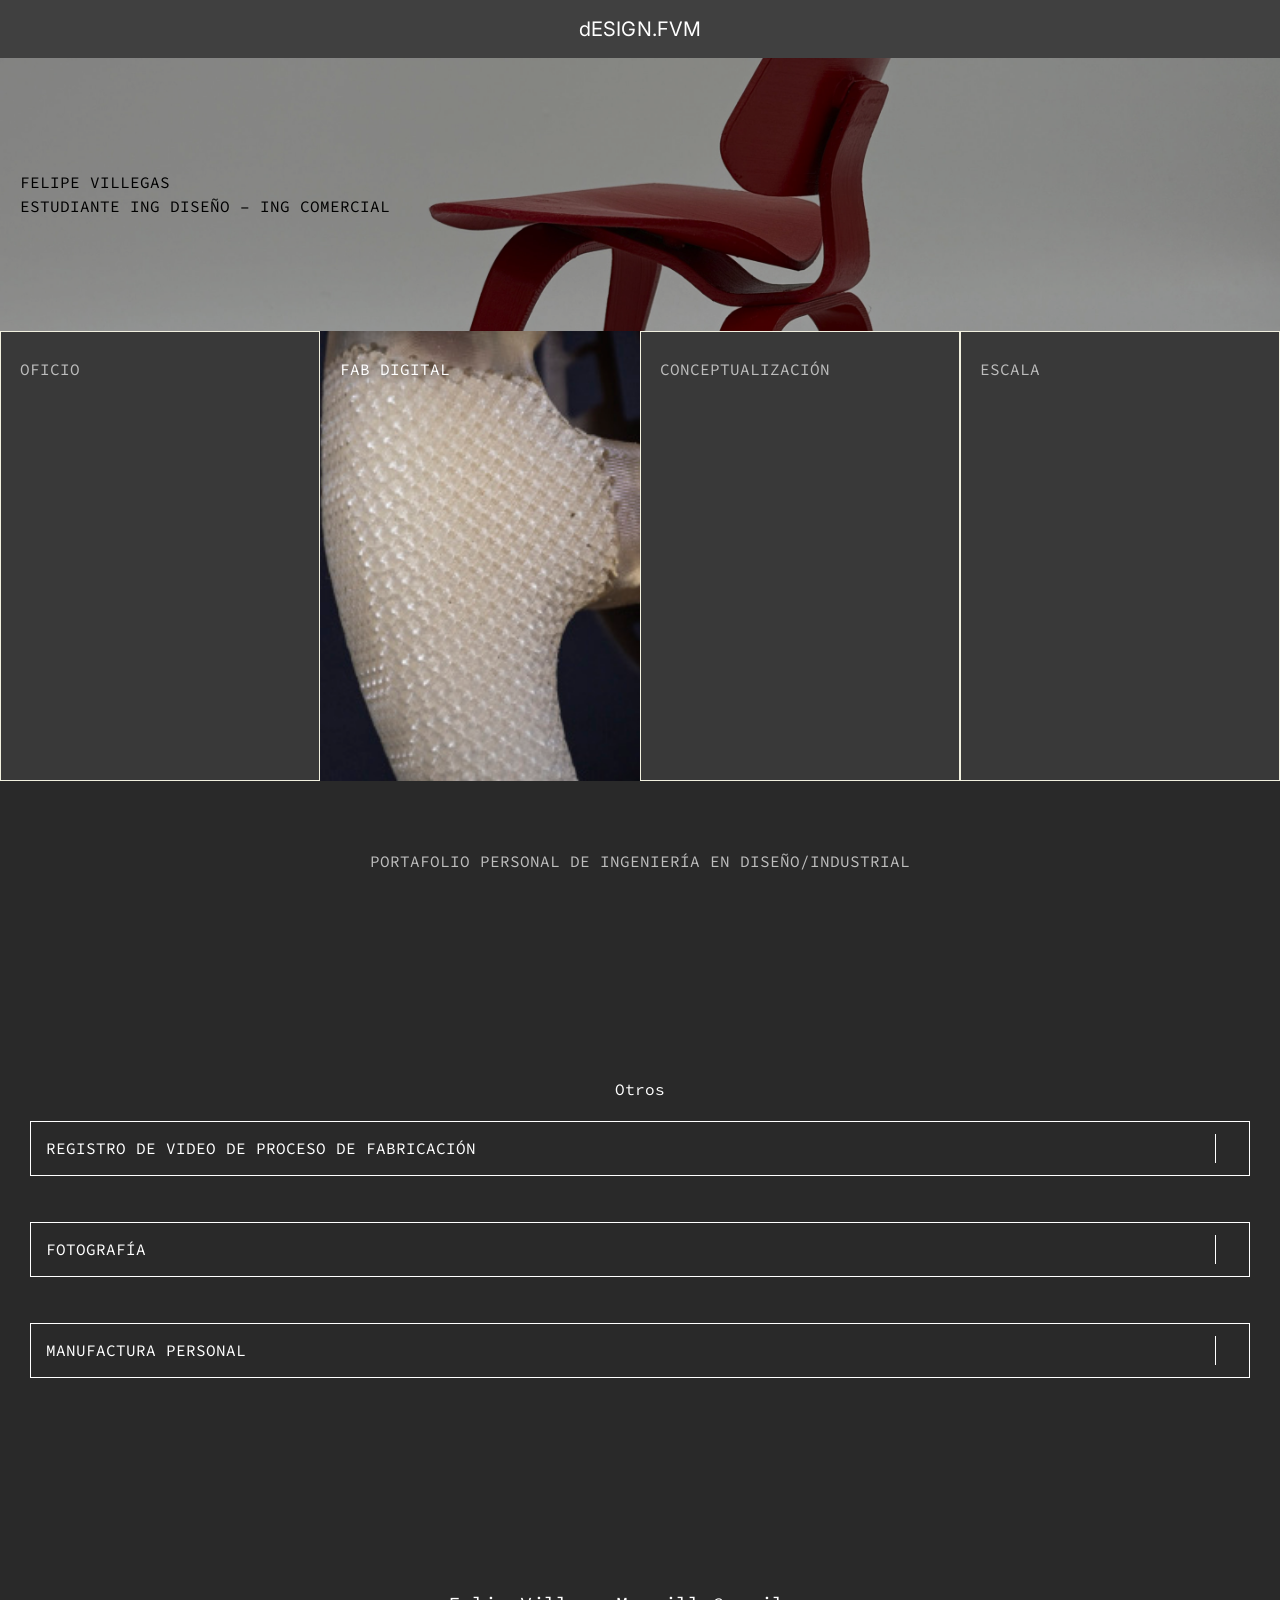
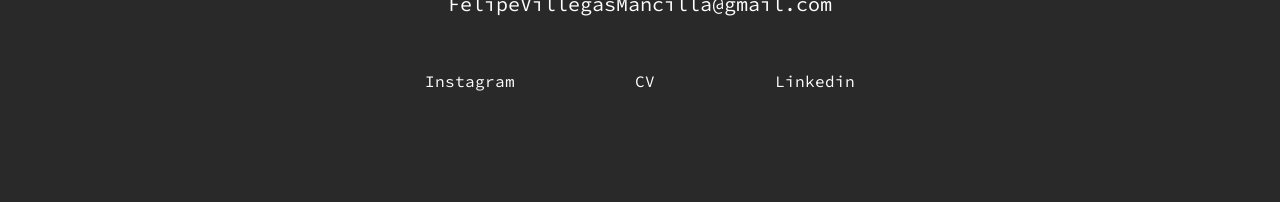
==== commit 8702a197: "v4.4: correo nuevo y flechas finas en el carrusel El correo pasa a FelipeVillegasMancilla@gmail.com " ====
--- a/index.html
+++ b/index.html
@@ -181,7 +181,7 @@
   { titulo:"Manufactura personal", texto:"PENDIENTE: piezas hechas a mano." }
 ];
 
-const CORREO = "pipevillegasm@gmail.com";
+const CORREO = "FelipeVillegasMancilla@gmail.com";
 
 /* =========================================================
    FUNCIONAMIENTO — no necesitas editar debajo de esta línea
